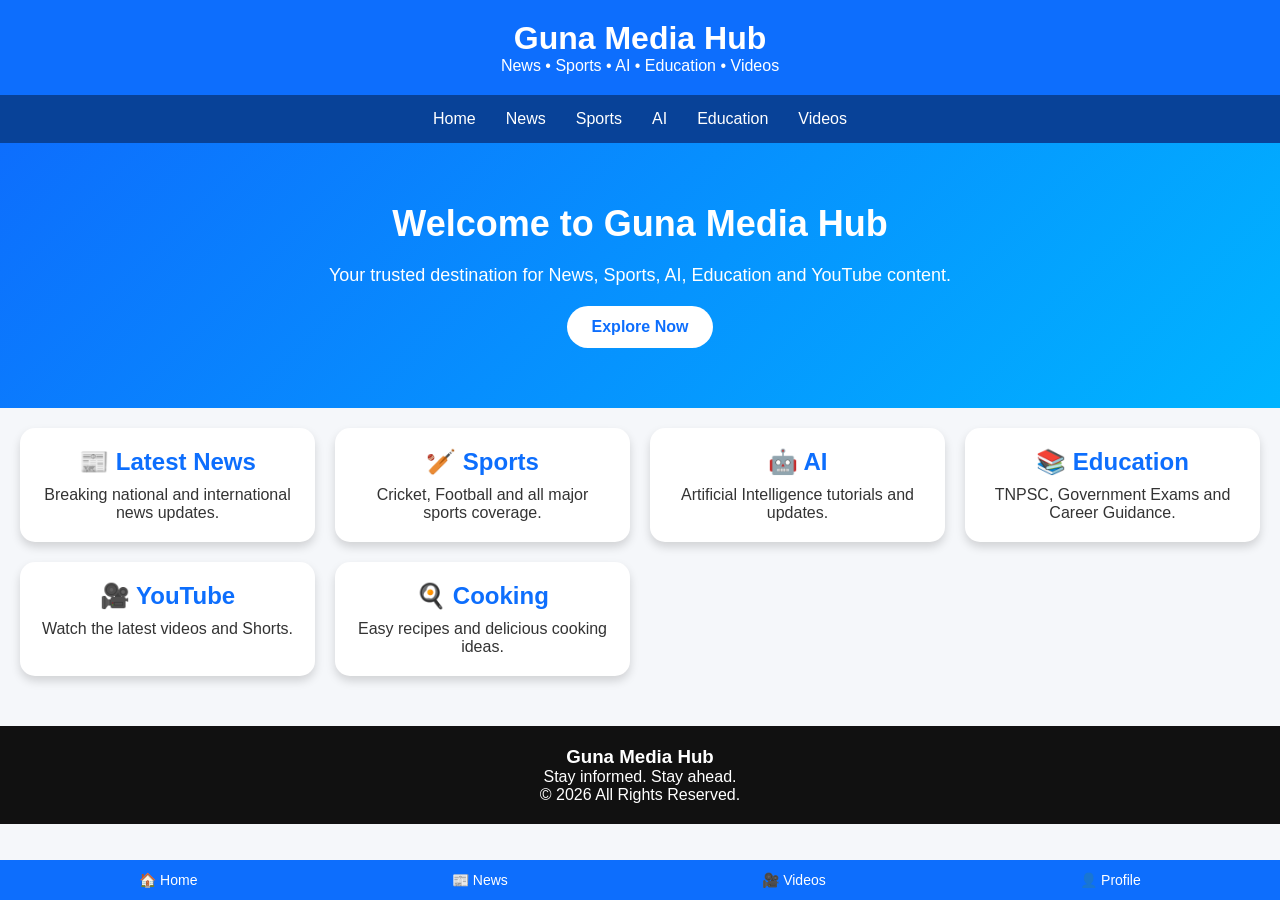
==== index.html @ 3b120010 "Create index.html Guna Media Hub is a modern news, sports, AI, education, and YouTube media platform" ====
<!DOCTYPE html>
<html lang="en">
<head>
<meta charset="UTF-8">
<meta name="viewport" content="width=device-width, initial-scale=1.0">
<title>Guna Media Hub</title>

<style>
*{
margin:0;
padding:0;
box-sizing:border-box;
font-family:Arial, sans-serif;
}

body{
background:#f5f7fa;
color:#333;
}

header{
background:#0d6efd;
color:white;
padding:20px;
text-align:center;
}

nav{
display:flex;
justify-content:center;
flex-wrap:wrap;
background:#084298;
}

nav a{
color:white;
text-decoration:none;
padding:15px;
}

.hero{
padding:60px 20px;
text-align:center;
background:linear-gradient(135deg,#0d6efd,#00b4ff);
color:white;
}

.hero h1{
font-size:36px;
}

.hero p{
margin:20px 0;
font-size:18px;
}

.button{
display:inline-block;
background:white;
color:#0d6efd;
padding:12px 25px;
border-radius:30px;
text-decoration:none;
font-weight:bold;
}

.container{
padding:20px;
display:grid;
grid-template-columns:repeat(auto-fit,minmax(250px,1fr));
gap:20px;
}

.card{
background:white;
padding:20px;
border-radius:15px;
box-shadow:0 5px 10px rgba(0,0,0,.15);
text-align:center;
}

.card h2{
color:#0d6efd;
margin-bottom:10px;
}

footer{
background:#111;
color:white;
text-align:center;
padding:20px;
margin-top:30px;
}

.bottom{
position:fixed;
bottom:0;
left:0;
right:0;
display:flex;
justify-content:space-around;
background:#0d6efd;
padding:12px;
}

.bottom a{
color:white;
text-decoration:none;
font-size:14px;
}
</style>

</head>

<body>

<header>
<h1>Guna Media Hub</h1>
<p>News • Sports • AI • Education • Videos</p>
</header>

<nav>
<a href="#">Home</a>
<a href="#">News</a>
<a href="#">Sports</a>
<a href="#">AI</a>
<a href="#">Education</a>
<a href="#">Videos</a>
</nav>

<section class="hero">
<h1>Welcome to Guna Media Hub</h1>
<p>Your trusted destination for News, Sports, AI, Education and YouTube content.</p>

<a class="button" href="#">Explore Now</a>

</section>

<div class="container">

<div class="card">
<h2>📰 Latest News</h2>
<p>Breaking national and international news updates.</p>
</div>

<div class="card">
<h2>🏏 Sports</h2>
<p>Cricket, Football and all major sports coverage.</p>
</div>

<div class="card">
<h2>🤖 AI</h2>
<p>Artificial Intelligence tutorials and updates.</p>
</div>

<div class="card">
<h2>📚 Education</h2>
<p>TNPSC, Government Exams and Career Guidance.</p>
</div>

<div class="card">
<h2>🎥 YouTube</h2>
<p>Watch the latest videos and Shorts.</p>
</div>

<div class="card">
<h2>🍳 Cooking</h2>
<p>Easy recipes and delicious cooking ideas.</p>
</div>

</div>

<footer>

<h3>Guna Media Hub</h3>

<p>Stay informed. Stay ahead.</p>

<p>© 2026 All Rights Reserved.</p>

</footer>

<div class="bottom">
<a href="#">🏠 Home</a>
<a href="#">📰 News</a>
<a href="#">🎥 Videos</a>
<a href="#">👤 Profile</a>
</div>

</body>
</html>
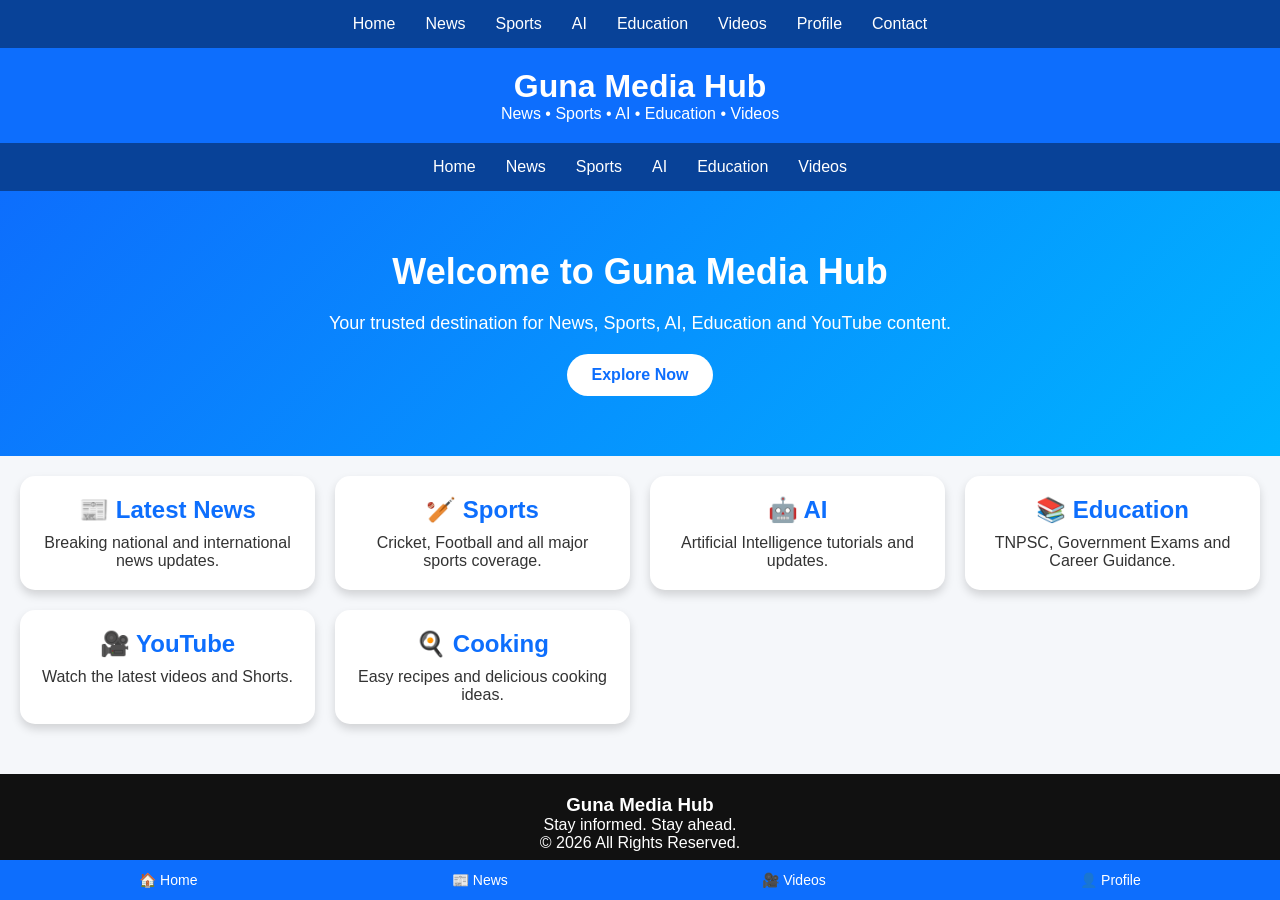
==== commit 3c490ee7: "Update index.html" ====
--- a/index.html
+++ b/index.html
@@ -1,3 +1,13 @@
+<nav class="navbar">
+  <a href="index.html">Home</a>
+  <a href="news.html">News</a>
+  <a href="sports.html">Sports</a>
+  <a href="ai.html">AI</a>
+  <a href="education.html">Education</a>
+  <a href="videos.html">Videos</a>
+  <a href="profile.html">Profile</a>
+  <a href="contact.html">Contact</a>
+</nav>
 <!DOCTYPE html>
 <html lang="en">
 <head>
@@ -189,3 +199,9 @@
 
 </body>
 </html>
+<div class="bottom-nav">
+  <a href="index.html">🏠 Home</a>
+  <a href="news.html">📰 News</a>
+  <a href="videos.html">🎥 Videos</a>
+  <a href="profile.html">👤 Profile</a>
+</div>
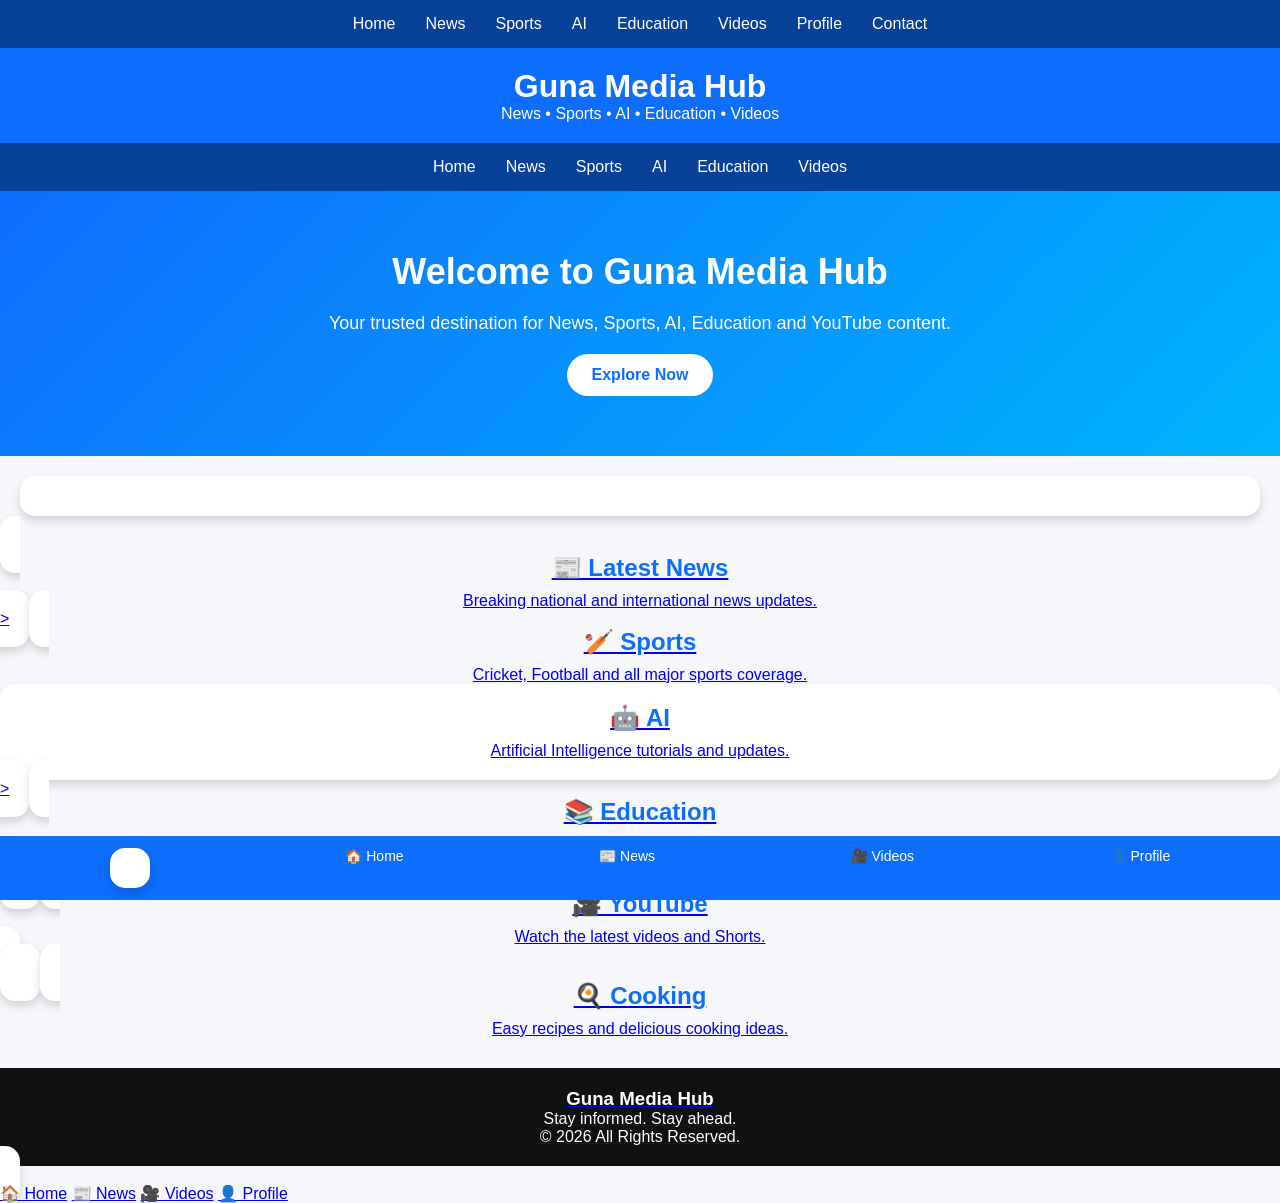
==== commit a488af0b: "Update and rename index.html to index.html" ====
--- a/index.html
+++ b/index.html
@@ -147,33 +147,33 @@
 </section>
 
 <div class="container">
-
-<div class="card">
+<a href="news.html" class="card">
+  </div>
+
 <h2>📰 Latest News</h2>
 <p>Breaking national and international news updates.</p>
 </div>
 
-<div class="card">
+><a href="sports.html" class="card">
 <h2>🏏 Sports</h2>
 <p>Cricket, Football and all major sports coverage.</p>
 </div>
 
-<div class="card">
+<div <a href="ai.html" class="card">
 <h2>🤖 AI</h2>
 <p>Artificial Intelligence tutorials and updates.</p>
 </div>
-
-<div class="card">
+><a href="education.html" class="card">
 <h2>📚 Education</h2>
 <p>TNPSC, Government Exams and Career Guidance.</p>
 </div>
 
-<div class="card">
+<div ><a href="videos.html" class="card">
 <h2>🎥 YouTube</h2>
 <p>Watch the latest videos and Shorts.</p>
 </div>
 
-<div class="card">
+<a href="cooking.html" class="card">
 <h2>🍳 Cooking</h2>
 <p>Easy recipes and delicious cooking ideas.</p>
 </div>
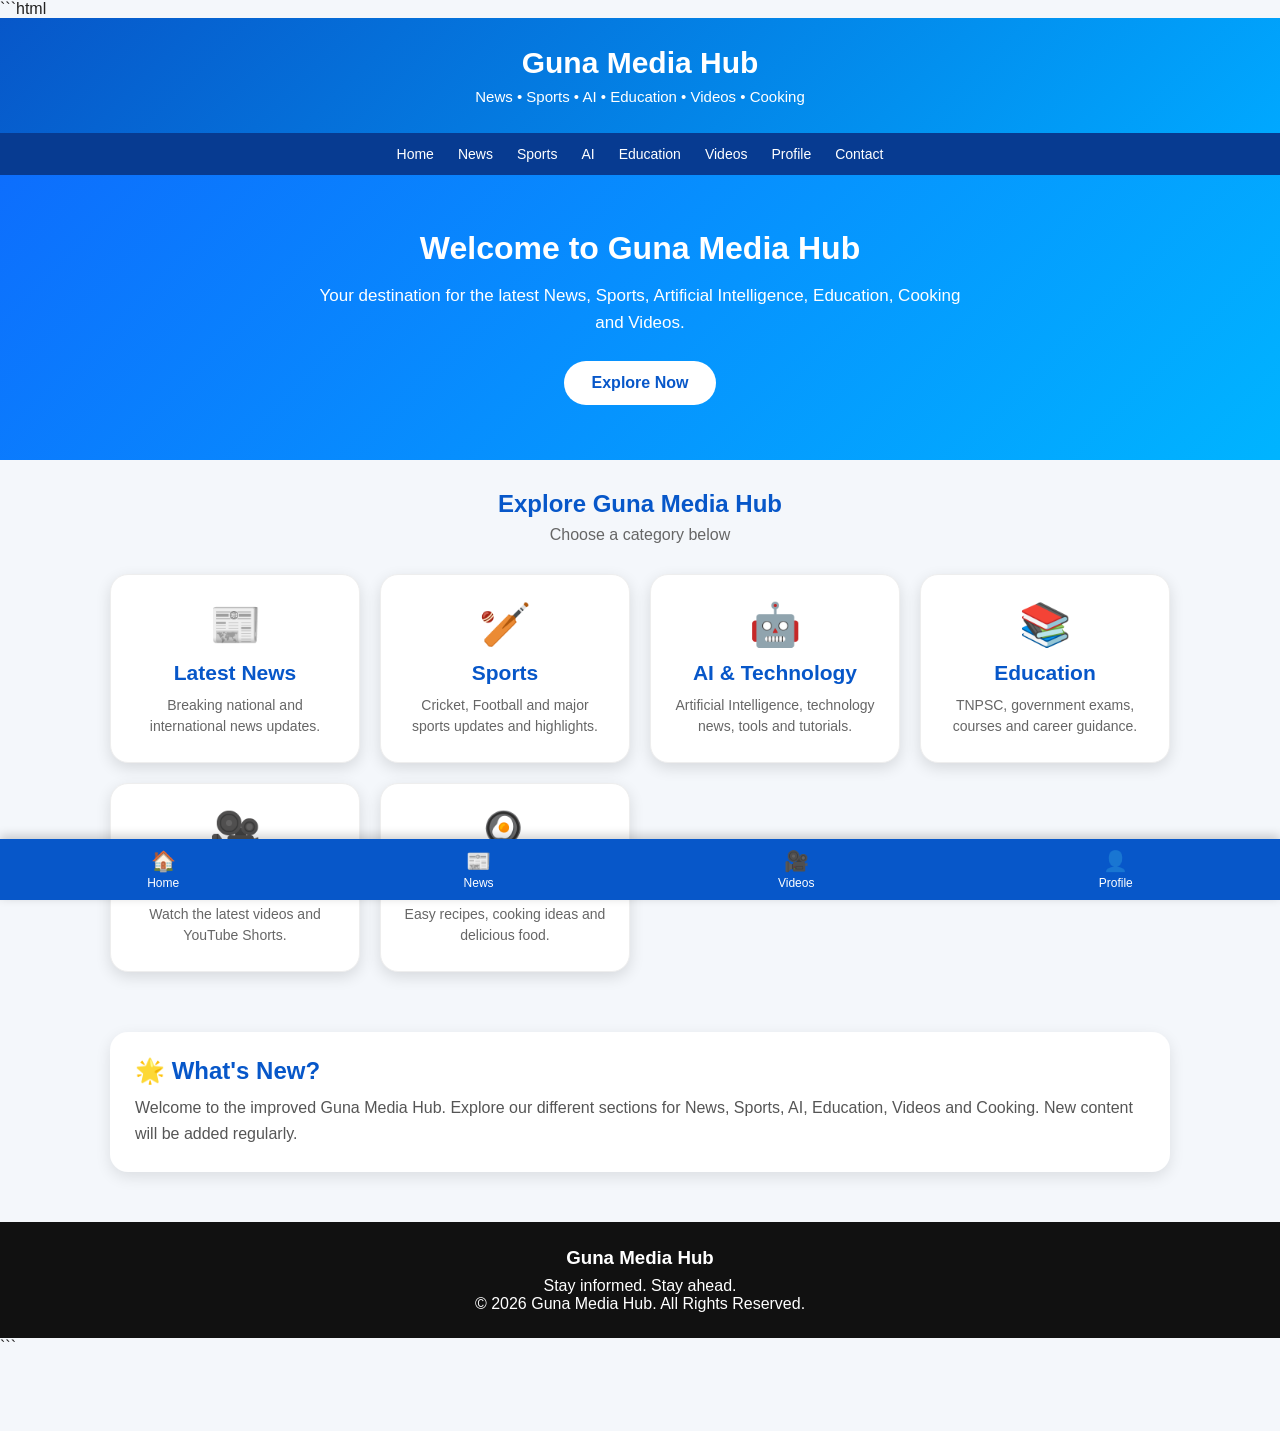
==== commit 48e2863f: "Create index.html" ====
--- a/index.html
+++ b/index.html
@@ -1,207 +1,409 @@
-<nav class="navbar">
-  <a href="index.html">Home</a>
-  <a href="news.html">News</a>
-  <a href="sports.html">Sports</a>
-  <a href="ai.html">AI</a>
-  <a href="education.html">Education</a>
-  <a href="videos.html">Videos</a>
-  <a href="profile.html">Profile</a>
-  <a href="contact.html">Contact</a>
-</nav>
+```html
 <!DOCTYPE html>
 <html lang="en">
 <head>
 <meta charset="UTF-8">
 <meta name="viewport" content="width=device-width, initial-scale=1.0">
-<title>Guna Media Hub</title>
+
+<meta name="description" content="Guna Media Hub - Latest News, Sports, AI, Education, Cooking and YouTube Videos.">
+
+<title>Guna Media Hub | News, Sports, AI & Education</title>
 
 <style>
-*{
-margin:0;
-padding:0;
-box-sizing:border-box;
-font-family:Arial, sans-serif;
-}
-
-body{
-background:#f5f7fa;
-color:#333;
-}
-
-header{
-background:#0d6efd;
-color:white;
-padding:20px;
-text-align:center;
-}
-
-nav{
-display:flex;
-justify-content:center;
-flex-wrap:wrap;
-background:#084298;
-}
-
-nav a{
-color:white;
-text-decoration:none;
-padding:15px;
-}
-
-.hero{
-padding:60px 20px;
-text-align:center;
-background:linear-gradient(135deg,#0d6efd,#00b4ff);
-color:white;
-}
-
-.hero h1{
-font-size:36px;
-}
-
-.hero p{
-margin:20px 0;
-font-size:18px;
-}
-
-.button{
-display:inline-block;
-background:white;
-color:#0d6efd;
-padding:12px 25px;
-border-radius:30px;
-text-decoration:none;
-font-weight:bold;
-}
-
-.container{
-padding:20px;
-display:grid;
-grid-template-columns:repeat(auto-fit,minmax(250px,1fr));
-gap:20px;
-}
-
-.card{
-background:white;
-padding:20px;
-border-radius:15px;
-box-shadow:0 5px 10px rgba(0,0,0,.15);
-text-align:center;
-}
-
-.card h2{
-color:#0d6efd;
-margin-bottom:10px;
-}
-
-footer{
-background:#111;
-color:white;
-text-align:center;
-padding:20px;
-margin-top:30px;
-}
-
-.bottom{
-position:fixed;
-bottom:0;
-left:0;
-right:0;
-display:flex;
-justify-content:space-around;
-background:#0d6efd;
-padding:12px;
-}
-
-.bottom a{
-color:white;
-text-decoration:none;
-font-size:14px;
+* {
+    margin: 0;
+    padding: 0;
+    box-sizing: border-box;
+    font-family: Arial, sans-serif;
+}
+
+html {
+    scroll-behavior: smooth;
+}
+
+body {
+    background: #f4f7fb;
+    color: #222;
+    padding-bottom: 75px;
+}
+
+/* HEADER */
+header {
+    background: linear-gradient(135deg, #0757c9, #00a8ff);
+    color: white;
+    text-align: center;
+    padding: 28px 15px;
+}
+
+header h1 {
+    font-size: 30px;
+    margin-bottom: 8px;
+}
+
+header p {
+    font-size: 15px;
+}
+
+/* NAVIGATION */
+.navbar {
+    display: flex;
+    justify-content: center;
+    flex-wrap: wrap;
+    background: #073b91;
+}
+
+.navbar a {
+    color: white;
+    text-decoration: none;
+    padding: 13px 12px;
+    font-size: 14px;
+}
+
+.navbar a:hover {
+    background: #0d6efd;
+}
+
+/* HERO */
+.hero {
+    padding: 55px 20px;
+    text-align: center;
+    color: white;
+    background: linear-gradient(135deg, #0d6efd, #00b4ff);
+}
+
+.hero h2 {
+    font-size: 32px;
+    margin-bottom: 15px;
+}
+
+.hero p {
+    max-width: 650px;
+    margin: auto;
+    line-height: 1.6;
+    font-size: 17px;
+}
+
+.button {
+    display: inline-block;
+    margin-top: 25px;
+    padding: 13px 28px;
+    background: white;
+    color: #0757c9;
+    border-radius: 30px;
+    text-decoration: none;
+    font-weight: bold;
+}
+
+/* SECTION TITLE */
+.section-title {
+    text-align: center;
+    padding: 30px 15px 10px;
+}
+
+.section-title h2 {
+    color: #0757c9;
+}
+
+.section-title p {
+    margin-top: 8px;
+    color: #666;
+}
+
+/* CARDS */
+.container {
+    max-width: 1100px;
+    margin: auto;
+    padding: 20px;
+    display: grid;
+    grid-template-columns: repeat(auto-fit, minmax(230px, 1fr));
+    gap: 20px;
+}
+
+.card {
+    display: block;
+    background: white;
+    padding: 25px 20px;
+    border-radius: 18px;
+    box-shadow: 0 5px 15px rgba(0,0,0,0.12);
+    text-align: center;
+    text-decoration: none;
+    color: #333;
+    transition: 0.25s;
+    border: 1px solid #eee;
+}
+
+.card:hover {
+    transform: translateY(-5px);
+    box-shadow: 0 10px 22px rgba(0,0,0,0.18);
+}
+
+.card .icon {
+    font-size: 42px;
+    margin-bottom: 12px;
+}
+
+.card h3 {
+    color: #0757c9;
+    margin-bottom: 10px;
+    font-size: 21px;
+}
+
+.card p {
+    line-height: 1.5;
+    color: #666;
+    font-size: 14px;
+}
+
+/* FEATURED */
+.featured {
+    max-width: 1100px;
+    margin: 20px auto;
+    padding: 20px;
+}
+
+.featured-box {
+    background: white;
+    border-radius: 18px;
+    padding: 25px;
+    box-shadow: 0 5px 15px rgba(0,0,0,0.1);
+}
+
+.featured-box h2 {
+    color: #0757c9;
+    margin-bottom: 10px;
+}
+
+.featured-box p {
+    line-height: 1.6;
+    color: #555;
+}
+
+/* FOOTER */
+footer {
+    background: #111;
+    color: white;
+    text-align: center;
+    padding: 25px 15px;
+    margin-top: 30px;
+}
+
+footer h3 {
+    margin-bottom: 8px;
+}
+
+/* BOTTOM MOBILE NAV */
+.bottom-nav {
+    position: fixed;
+    bottom: 0;
+    left: 0;
+    right: 0;
+    display: flex;
+    justify-content: space-around;
+    background: #0757c9;
+    padding: 10px 5px;
+    z-index: 1000;
+    box-shadow: 0 -3px 10px rgba(0,0,0,0.2);
+}
+
+.bottom-nav a {
+    color: white;
+    text-decoration: none;
+    text-align: center;
+    font-size: 12px;
+}
+
+.bottom-nav span {
+    display: block;
+    font-size: 20px;
+    margin-bottom: 3px;
+}
+
+/* MOBILE */
+@media (max-width: 600px) {
+
+    header h1 {
+        font-size: 25px;
+    }
+
+    .hero {
+        padding: 40px 18px;
+    }
+
+    .hero h2 {
+        font-size: 26px;
+    }
+
+    .hero p {
+        font-size: 15px;
+    }
+
+    .navbar {
+        display: none;
+    }
+
+    .container {
+        grid-template-columns: 1fr;
+        padding: 15px;
+    }
+
+    .card {
+        padding: 22px 15px;
+    }
 }
 </style>
-
 </head>
 
 <body>
 
+<!-- HEADER -->
 <header>
-<h1>Guna Media Hub</h1>
-<p>News • Sports • AI • Education • Videos</p>
+    <h1>Guna Media Hub</h1>
+    <p>News • Sports • AI • Education • Videos • Cooking</p>
 </header>
 
-<nav>
-<a href="#">Home</a>
-<a href="#">News</a>
-<a href="#">Sports</a>
-<a href="#">AI</a>
-<a href="#">Education</a>
-<a href="#">Videos</a>
+<!-- DESKTOP NAVIGATION -->
+<nav class="navbar">
+    <a href="index.html">Home</a>
+    <a href="news.html">News</a>
+    <a href="sports.html">Sports</a>
+    <a href="ai.html">AI</a>
+    <a href="education.html">Education</a>
+    <a href="videos.html">Videos</a>
+    <a href="profile.html">Profile</a>
+    <a href="contact.html">Contact</a>
 </nav>
 
+<!-- HERO -->
 <section class="hero">
-<h1>Welcome to Guna Media Hub</h1>
-<p>Your trusted destination for News, Sports, AI, Education and YouTube content.</p>
-
-<a class="button" href="#">Explore Now</a>
-
+    <h2>Welcome to Guna Media Hub</h2>
+
+    <p>
+        Your destination for the latest News, Sports,
+        Artificial Intelligence, Education, Cooking and Videos.
+    </p>
+
+    <a class="button" href="#explore">Explore Now</a>
 </section>
 
+<!-- CONTENT TITLE -->
+<section class="section-title" id="explore">
+    <h2>Explore Guna Media Hub</h2>
+    <p>Choose a category below</p>
+</section>
+
+<!-- MAIN CARDS -->
 <div class="container">
-<a href="news.html" class="card">
-  </div>
-
-<h2>📰 Latest News</h2>
-<p>Breaking national and international news updates.</p>
+
+    <a href="news.html" class="card">
+        <div class="icon">📰</div>
+        <h3>Latest News</h3>
+        <p>
+            Breaking national and international
+            news updates.
+        </p>
+    </a>
+
+    <a href="sports.html" class="card">
+        <div class="icon">🏏</div>
+        <h3>Sports</h3>
+        <p>
+            Cricket, Football and major sports
+            updates and highlights.
+        </p>
+    </a>
+
+    <a href="ai.html" class="card">
+        <div class="icon">🤖</div>
+        <h3>AI & Technology</h3>
+        <p>
+            Artificial Intelligence, technology
+            news, tools and tutorials.
+        </p>
+    </a>
+
+    <a href="education.html" class="card">
+        <div class="icon">📚</div>
+        <h3>Education</h3>
+        <p>
+            TNPSC, government exams, courses
+            and career guidance.
+        </p>
+    </a>
+
+    <a href="videos.html" class="card">
+        <div class="icon">🎥</div>
+        <h3>YouTube Videos</h3>
+        <p>
+            Watch the latest videos and
+            YouTube Shorts.
+        </p>
+    </a>
+
+    <a href="cooking.html" class="card">
+        <div class="icon">🍳</div>
+        <h3>Cooking</h3>
+        <p>
+            Easy recipes, cooking ideas
+            and delicious food.
+        </p>
+    </a>
+
 </div>
 
-><a href="sports.html" class="card">
-<h2>🏏 Sports</h2>
-<p>Cricket, Football and all major sports coverage.</p>
-</div>
-
-<div <a href="ai.html" class="card">
-<h2>🤖 AI</h2>
-<p>Artificial Intelligence tutorials and updates.</p>
-</div>
-><a href="education.html" class="card">
-<h2>📚 Education</h2>
-<p>TNPSC, Government Exams and Career Guidance.</p>
-</div>
-
-<div ><a href="videos.html" class="card">
-<h2>🎥 YouTube</h2>
-<p>Watch the latest videos and Shorts.</p>
-</div>
-
-<a href="cooking.html" class="card">
-<h2>🍳 Cooking</h2>
-<p>Easy recipes and delicious cooking ideas.</p>
-</div>
-
-</div>
-
+<!-- FEATURED AREA -->
+<section class="featured">
+
+    <div class="featured-box">
+
+        <h2>🌟 What's New?</h2>
+
+        <p>
+            Welcome to the improved Guna Media Hub.
+            Explore our different sections for News,
+            Sports, AI, Education, Videos and Cooking.
+            New content will be added regularly.
+        </p>
+
+    </div>
+
+</section>
+
+<!-- FOOTER -->
 <footer>
 
-<h3>Guna Media Hub</h3>
-
-<p>Stay informed. Stay ahead.</p>
-
-<p>© 2026 All Rights Reserved.</p>
+    <h3>Guna Media Hub</h3>
+
+    <p>Stay informed. Stay ahead.</p>
+
+    <p>© 2026 Guna Media Hub. All Rights Reserved.</p>
 
 </footer>
 
-<div class="bottom">
-<a href="#">🏠 Home</a>
-<a href="#">📰 News</a>
-<a href="#">🎥 Videos</a>
-<a href="#">👤 Profile</a>
+<!-- MOBILE BOTTOM NAVIGATION -->
+<div class="bottom-nav">
+
+    <a href="index.html">
+        <span>🏠</span>
+        Home
+    </a>
+
+    <a href="news.html">
+        <span>📰</span>
+        News
+    </a>
+
+    <a href="videos.html">
+        <span>🎥</span>
+        Videos
+    </a>
+
+    <a href="profile.html">
+        <span>👤</span>
+        Profile
+    </a>
+
 </div>
 
 </body>
 </html>
-<div class="bottom-nav">
-  <a href="index.html">🏠 Home</a>
-  <a href="news.html">📰 News</a>
-  <a href="videos.html">🎥 Videos</a>
-  <a href="profile.html">👤 Profile</a>
-</div>
+```
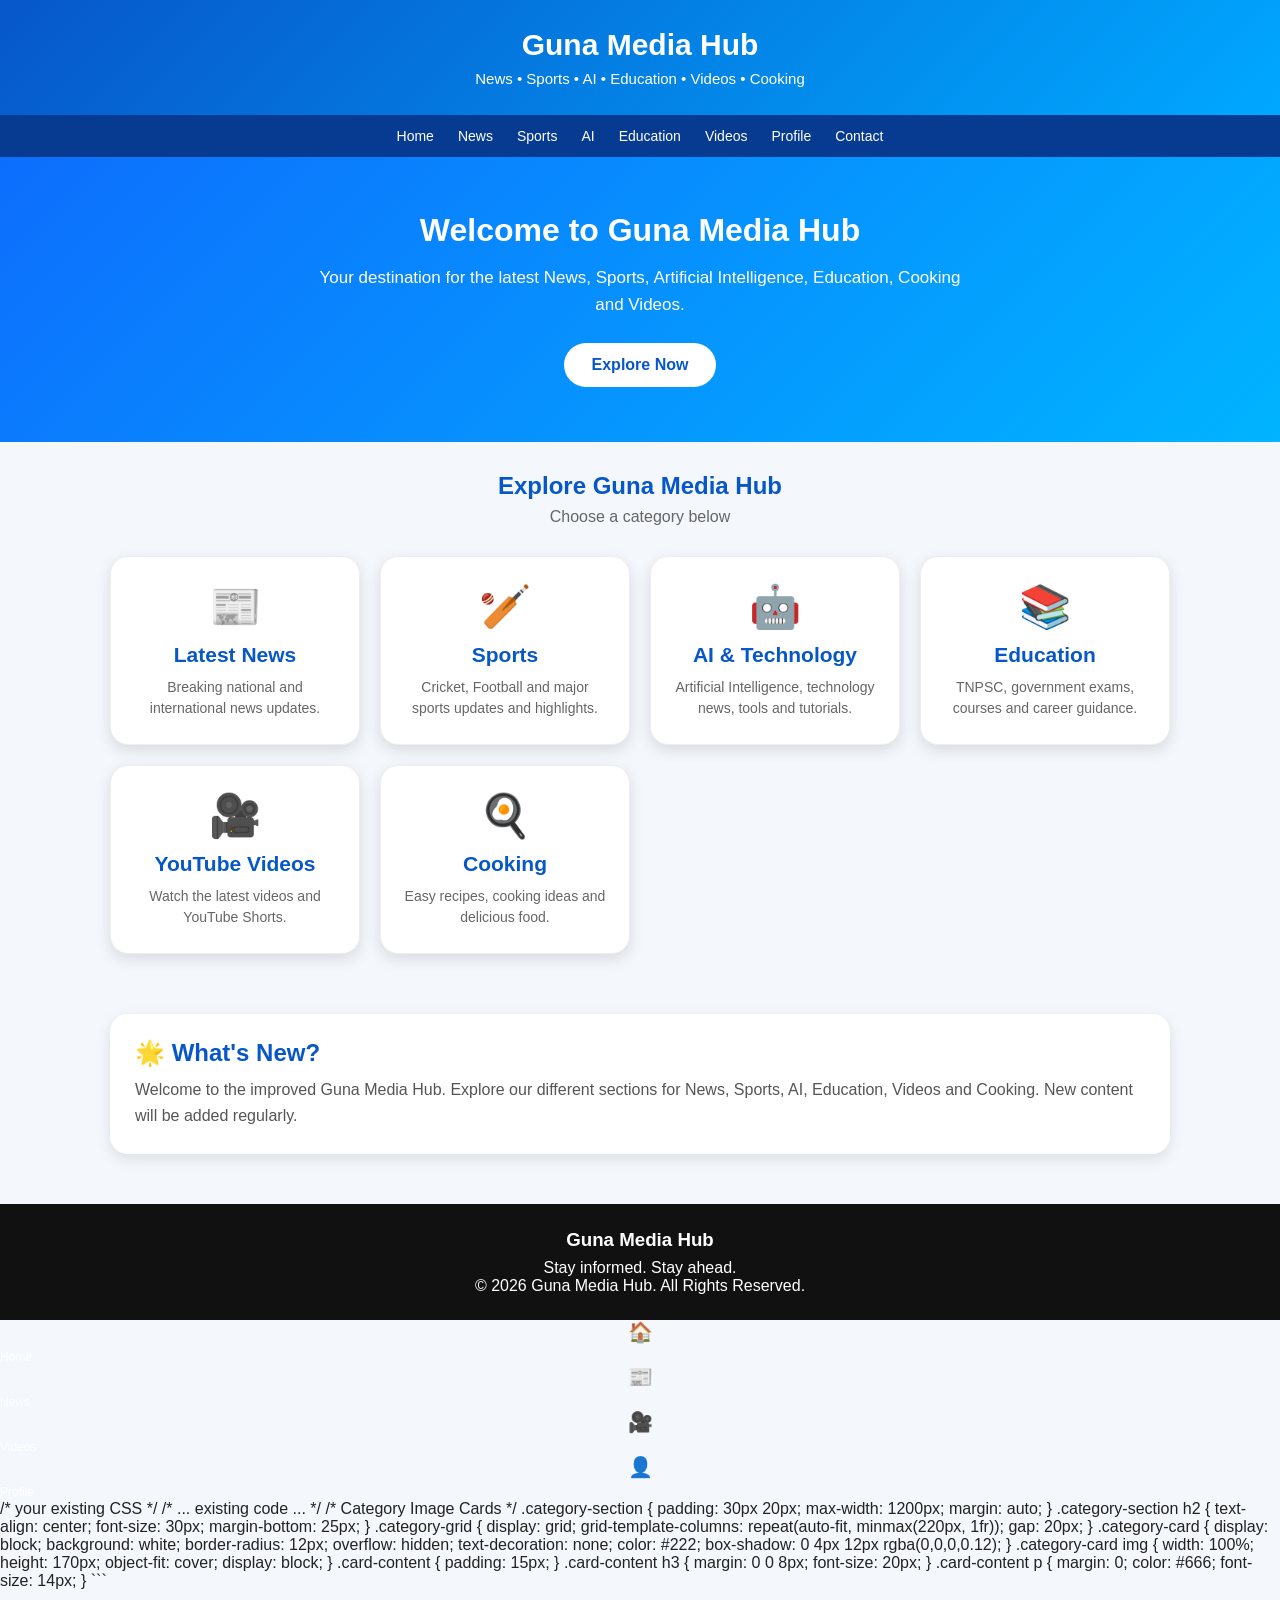
==== commit 86b3911c: "Update index.html" ====
--- a/index.html
+++ b/index.html
@@ -1,4 +1,4 @@
-```html
+
 <!DOCTYPE html>
 <html lang="en">
 <head>
@@ -190,7 +190,53 @@
 footer h3 {
     margin-bottom: 8px;
 }
-
+<section class="category-section">
+    <h2>Latest Categories</h2>
+
+    <div class="category-grid">
+
+        <a href="news.html" class="category-card">
+            <img src="https://images.unsplash.com/photo-1504711434969-e33886168f5c?auto=format&fit=crop&w=800&q=80" alt="News">
+            <div class="card-content">
+                <h3>📰 News</h3>
+                <p>Latest news and trending updates</p>
+            </div>
+        </a>
+
+        <a href="sports.html" class="category-card">
+            <img src="https://images.unsplash.com/photo-1531415074968-036ba1b575da?auto=format&fit=crop&w=800&q=80" alt="Cricket Sports">
+            <div class="card-content">
+                <h3>🏏 Cricket & Sports</h3>
+                <p>Live scores, matches and sports news</p>
+            </div>
+        </a>
+
+        <a href="ai.html" class="category-card">
+            <img src="https://images.unsplash.com/photo-1677442136019-21780ecad995?auto=format&fit=crop&w=800&q=80" alt="Artificial Intelligence">
+            <div class="card-content">
+                <h3>🤖 AI & Technology</h3>
+                <p>Artificial intelligence and technology</p>
+            </div>
+        </a>
+
+        <a href="education.html" class="category-card">
+            <img src="https://images.unsplash.com/photo-1503676260728-1c00da094a0b?auto=format&fit=crop&w=800&q=80" alt="Education">
+            <div class="card-content">
+                <h3>🎓 Education</h3>
+                <p>Learning, courses and educational updates</p>
+            </div>
+        </a>
+
+        <a href="cooking.html" class="category-card">
+            <img src="https://images.unsplash.com/photo-1556910103-1c02745aae4d?auto=format&fit=crop&w=800&q=80" alt="Cooking">
+            <div class="card-content">
+                <h3>🍳 Cooking & Recipes</h3>
+                <p>Delicious recipes and cooking ideas</p>
+            </div>
+        </a>
+
+    </div>
+</section>
 /* BOTTOM MOBILE NAV */
 .bottom-nav {
     position: fixed;
@@ -406,4 +452,60 @@
 
 </body>
 </html>
+/* your existing CSS */
+
+/* ... existing code ... */
+
+
+/* Category Image Cards */
+
+.category-section {
+    padding: 30px 20px;
+    max-width: 1200px;
+    margin: auto;
+}
+
+.category-section h2 {
+    text-align: center;
+    font-size: 30px;
+    margin-bottom: 25px;
+}
+
+.category-grid {
+    display: grid;
+    grid-template-columns: repeat(auto-fit, minmax(220px, 1fr));
+    gap: 20px;
+}
+
+.category-card {
+    display: block;
+    background: white;
+    border-radius: 12px;
+    overflow: hidden;
+    text-decoration: none;
+    color: #222;
+    box-shadow: 0 4px 12px rgba(0,0,0,0.12);
+}
+
+.category-card img {
+    width: 100%;
+    height: 170px;
+    object-fit: cover;
+    display: block;
+}
+
+.card-content {
+    padding: 15px;
+}
+
+.card-content h3 {
+    margin: 0 0 8px;
+    font-size: 20px;
+}
+
+.card-content p {
+    margin: 0;
+    color: #666;
+    font-size: 14px;
+}
 ```
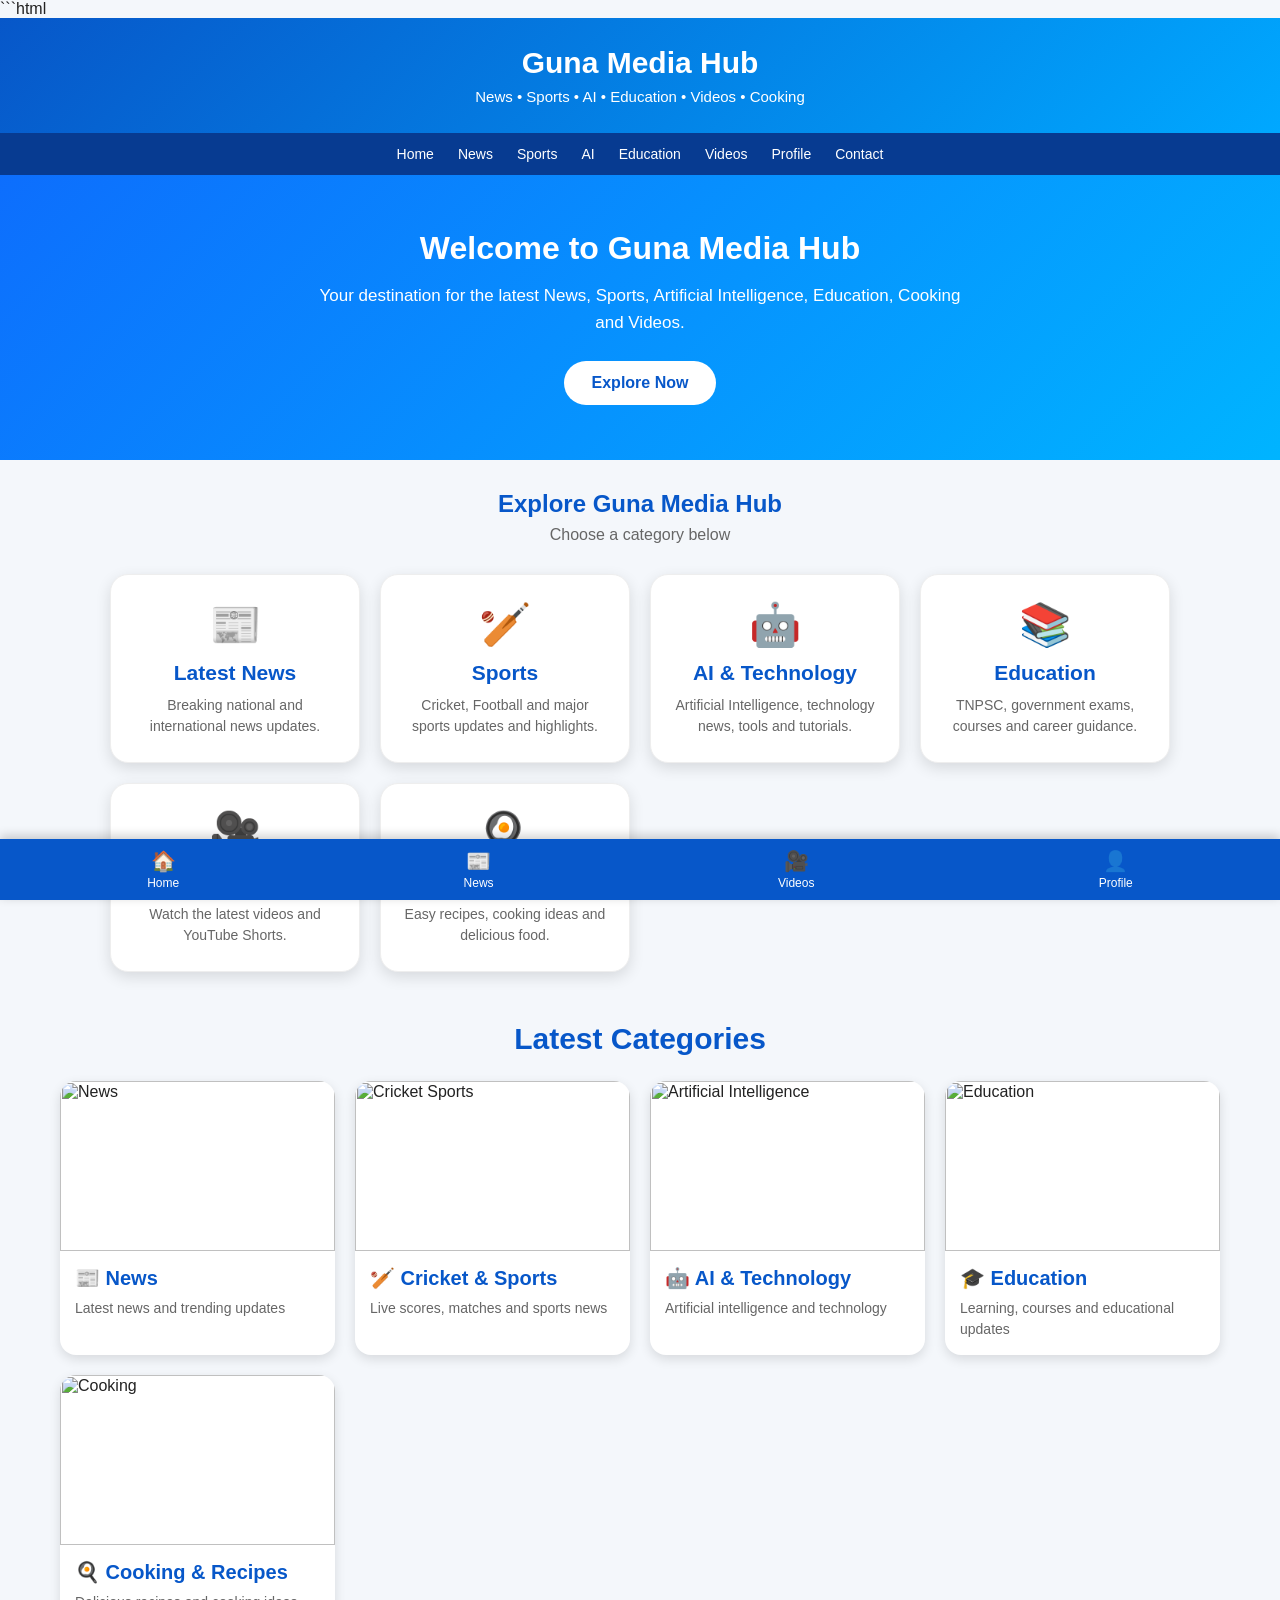
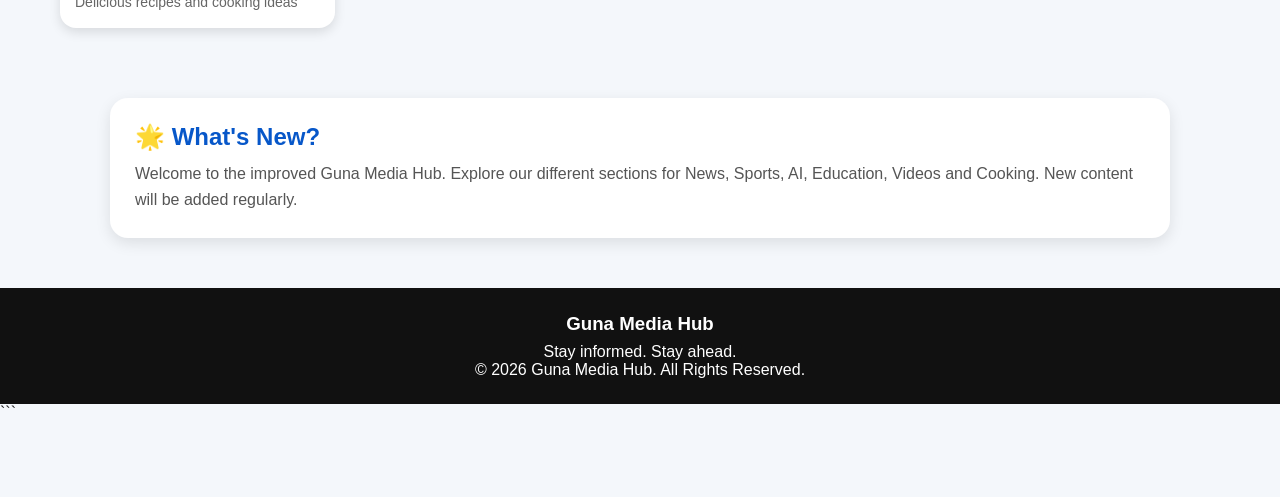
==== commit b7a5d20f: "Create index.html" ====
--- a/index.html
+++ b/index.html
@@ -1,6 +1,7 @@
-
+```html
 <!DOCTYPE html>
 <html lang="en">
+
 <head>
 <meta charset="UTF-8">
 <meta name="viewport" content="width=device-width, initial-scale=1.0">
@@ -10,6 +11,11 @@
 <title>Guna Media Hub | News, Sports, AI & Education</title>
 
 <style>
+
+/* ==============================
+   GENERAL
+================================ */
+
 * {
     margin: 0;
     padding: 0;
@@ -27,7 +33,11 @@
     padding-bottom: 75px;
 }
 
-/* HEADER */
+
+/* ==============================
+   HEADER
+================================ */
+
 header {
     background: linear-gradient(135deg, #0757c9, #00a8ff);
     color: white;
@@ -44,7 +54,11 @@
     font-size: 15px;
 }
 
-/* NAVIGATION */
+
+/* ==============================
+   DESKTOP NAVIGATION
+================================ */
+
 .navbar {
     display: flex;
     justify-content: center;
@@ -63,7 +77,11 @@
     background: #0d6efd;
 }
 
-/* HERO */
+
+/* ==============================
+   HERO
+================================ */
+
 .hero {
     padding: 55px 20px;
     text-align: center;
@@ -94,7 +112,11 @@
     font-weight: bold;
 }
 
-/* SECTION TITLE */
+
+/* ==============================
+   SECTION TITLE
+================================ */
+
 .section-title {
     text-align: center;
     padding: 30px 15px 10px;
@@ -109,13 +131,19 @@
     color: #666;
 }
 
-/* CARDS */
+
+/* ==============================
+   MAIN CARDS
+================================ */
+
 .container {
     max-width: 1100px;
     margin: auto;
     padding: 20px;
+
     display: grid;
     grid-template-columns: repeat(auto-fit, minmax(230px, 1fr));
+
     gap: 20px;
 }
 
@@ -124,10 +152,13 @@
     background: white;
     padding: 25px 20px;
     border-radius: 18px;
+
     box-shadow: 0 5px 15px rgba(0,0,0,0.12);
+
     text-align: center;
     text-decoration: none;
     color: #333;
+
     transition: 0.25s;
     border: 1px solid #eee;
 }
@@ -154,7 +185,97 @@
     font-size: 14px;
 }
 
-/* FEATURED */
+
+/* ==============================
+   STEP 2 - CATEGORY IMAGE CARDS
+================================ */
+
+.category-section {
+    padding: 30px 20px;
+    max-width: 1200px;
+    margin: auto;
+}
+
+.category-section h2 {
+    text-align: center;
+    color: #0757c9;
+    font-size: 30px;
+    margin-bottom: 25px;
+}
+
+.category-grid {
+    display: grid;
+
+    grid-template-columns:
+        repeat(auto-fit, minmax(220px, 1fr));
+
+    gap: 20px;
+}
+
+.category-card {
+    display: block;
+
+    background: white;
+
+    border-radius: 16px;
+
+    overflow: hidden;
+
+    text-decoration: none;
+
+    color: #222;
+
+    box-shadow:
+        0 4px 12px rgba(0,0,0,0.12);
+
+    transition:
+        transform 0.3s ease,
+        box-shadow 0.3s ease;
+}
+
+.category-card:hover {
+    transform: translateY(-6px);
+
+    box-shadow:
+        0 8px 20px rgba(0,0,0,0.18);
+}
+
+.category-card img {
+    width: 100%;
+    height: 170px;
+
+    object-fit: cover;
+
+    display: block;
+}
+
+.card-content {
+    padding: 15px;
+}
+
+.card-content h3 {
+    margin: 0 0 8px;
+
+    font-size: 20px;
+
+    color: #0757c9;
+}
+
+.card-content p {
+    margin: 0;
+
+    color: #666;
+
+    font-size: 14px;
+
+    line-height: 1.5;
+}
+
+
+/* ==============================
+   FEATURED
+================================ */
+
 .featured {
     max-width: 1100px;
     margin: 20px auto;
@@ -165,7 +286,9 @@
     background: white;
     border-radius: 18px;
     padding: 25px;
-    box-shadow: 0 5px 15px rgba(0,0,0,0.1);
+
+    box-shadow:
+        0 5px 15px rgba(0,0,0,0.1);
 }
 
 .featured-box h2 {
@@ -178,93 +301,75 @@
     color: #555;
 }
 
-/* FOOTER */
+
+/* ==============================
+   FOOTER
+================================ */
+
 footer {
     background: #111;
     color: white;
+
     text-align: center;
+
     padding: 25px 15px;
+
     margin-top: 30px;
 }
 
 footer h3 {
     margin-bottom: 8px;
 }
-<section class="category-section">
-    <h2>Latest Categories</h2>
-
-    <div class="category-grid">
-
-        <a href="news.html" class="category-card">
-            <img src="https://images.unsplash.com/photo-1504711434969-e33886168f5c?auto=format&fit=crop&w=800&q=80" alt="News">
-            <div class="card-content">
-                <h3>📰 News</h3>
-                <p>Latest news and trending updates</p>
-            </div>
-        </a>
-
-        <a href="sports.html" class="category-card">
-            <img src="https://images.unsplash.com/photo-1531415074968-036ba1b575da?auto=format&fit=crop&w=800&q=80" alt="Cricket Sports">
-            <div class="card-content">
-                <h3>🏏 Cricket & Sports</h3>
-                <p>Live scores, matches and sports news</p>
-            </div>
-        </a>
-
-        <a href="ai.html" class="category-card">
-            <img src="https://images.unsplash.com/photo-1677442136019-21780ecad995?auto=format&fit=crop&w=800&q=80" alt="Artificial Intelligence">
-            <div class="card-content">
-                <h3>🤖 AI & Technology</h3>
-                <p>Artificial intelligence and technology</p>
-            </div>
-        </a>
-
-        <a href="education.html" class="category-card">
-            <img src="https://images.unsplash.com/photo-1503676260728-1c00da094a0b?auto=format&fit=crop&w=800&q=80" alt="Education">
-            <div class="card-content">
-                <h3>🎓 Education</h3>
-                <p>Learning, courses and educational updates</p>
-            </div>
-        </a>
-
-        <a href="cooking.html" class="category-card">
-            <img src="https://images.unsplash.com/photo-1556910103-1c02745aae4d?auto=format&fit=crop&w=800&q=80" alt="Cooking">
-            <div class="card-content">
-                <h3>🍳 Cooking & Recipes</h3>
-                <p>Delicious recipes and cooking ideas</p>
-            </div>
-        </a>
-
-    </div>
-</section>
-/* BOTTOM MOBILE NAV */
+
+
+/* ==============================
+   MOBILE BOTTOM NAVIGATION
+================================ */
+
 .bottom-nav {
     position: fixed;
+
     bottom: 0;
     left: 0;
     right: 0;
+
     display: flex;
+
     justify-content: space-around;
+
     background: #0757c9;
+
     padding: 10px 5px;
+
     z-index: 1000;
-    box-shadow: 0 -3px 10px rgba(0,0,0,0.2);
+
+    box-shadow:
+        0 -3px 10px rgba(0,0,0,0.2);
 }
 
 .bottom-nav a {
     color: white;
+
     text-decoration: none;
+
     text-align: center;
+
     font-size: 12px;
 }
 
 .bottom-nav span {
     display: block;
+
     font-size: 20px;
+
     margin-bottom: 3px;
 }
 
-/* MOBILE */
+
+/* ==============================
+   MOBILE
+================================ */
+
 @media (max-width: 600px) {
 
     header h1 {
@@ -283,6 +388,7 @@
         font-size: 15px;
     }
 
+    /* Hide desktop navigation on mobile */
     .navbar {
         display: none;
     }
@@ -295,113 +401,387 @@
     .card {
         padding: 22px 15px;
     }
-}
+
+    /* Step 2 cards */
+    .category-section {
+        padding: 25px 15px;
+    }
+
+    .category-section h2 {
+        font-size: 26px;
+    }
+
+    .category-grid {
+        grid-template-columns: 1fr 1fr;
+        gap: 12px;
+    }
+
+    .category-card img {
+        height: 120px;
+    }
+
+    .card-content {
+        padding: 10px;
+    }
+
+    .card-content h3 {
+        font-size: 16px;
+    }
+
+    .card-content p {
+        font-size: 12px;
+    }
+}
+
 </style>
 </head>
 
+
 <body>
 
-<!-- HEADER -->
+
+<!-- ==============================
+     HEADER
+================================ -->
+
 <header>
+
     <h1>Guna Media Hub</h1>
-    <p>News • Sports • AI • Education • Videos • Cooking</p>
+
+    <p>
+        News • Sports • AI • Education • Videos • Cooking
+    </p>
+
 </header>
 
-<!-- DESKTOP NAVIGATION -->
+
+<!-- ==============================
+     DESKTOP NAVIGATION
+================================ -->
+
 <nav class="navbar">
+
     <a href="index.html">Home</a>
+
     <a href="news.html">News</a>
+
     <a href="sports.html">Sports</a>
+
     <a href="ai.html">AI</a>
+
     <a href="education.html">Education</a>
+
     <a href="videos.html">Videos</a>
+
     <a href="profile.html">Profile</a>
+
     <a href="contact.html">Contact</a>
+
 </nav>
 
-<!-- HERO -->
+
+<!-- ==============================
+     HERO
+================================ -->
+
 <section class="hero">
-    <h2>Welcome to Guna Media Hub</h2>
+
+    <h2>
+        Welcome to Guna Media Hub
+    </h2>
 
     <p>
-        Your destination for the latest News, Sports,
-        Artificial Intelligence, Education, Cooking and Videos.
+        Your destination for the latest News,
+        Sports, Artificial Intelligence,
+        Education, Cooking and Videos.
     </p>
 
-    <a class="button" href="#explore">Explore Now</a>
+    <a class="button" href="#explore">
+        Explore Now
+    </a>
+
 </section>
 
-<!-- CONTENT TITLE -->
+
+<!-- ==============================
+     MAIN CONTENT TITLE
+================================ -->
+
 <section class="section-title" id="explore">
-    <h2>Explore Guna Media Hub</h2>
-    <p>Choose a category below</p>
+
+    <h2>
+        Explore Guna Media Hub
+    </h2>
+
+    <p>
+        Choose a category below
+    </p>
+
 </section>
 
-<!-- MAIN CARDS -->
+
+<!-- ==============================
+     MAIN CATEGORY CARDS
+================================ -->
+
 <div class="container">
 
+
     <a href="news.html" class="card">
-        <div class="icon">📰</div>
-        <h3>Latest News</h3>
+
+        <div class="icon">
+            📰
+        </div>
+
+        <h3>
+            Latest News
+        </h3>
+
         <p>
             Breaking national and international
             news updates.
         </p>
-    </a>
+
+    </a>
+
 
     <a href="sports.html" class="card">
-        <div class="icon">🏏</div>
-        <h3>Sports</h3>
+
+        <div class="icon">
+            🏏
+        </div>
+
+        <h3>
+            Sports
+        </h3>
+
         <p>
             Cricket, Football and major sports
             updates and highlights.
         </p>
-    </a>
+
+    </a>
+
 
     <a href="ai.html" class="card">
-        <div class="icon">🤖</div>
-        <h3>AI & Technology</h3>
+
+        <div class="icon">
+            🤖
+        </div>
+
+        <h3>
+            AI & Technology
+        </h3>
+
         <p>
             Artificial Intelligence, technology
             news, tools and tutorials.
         </p>
-    </a>
+
+    </a>
+
 
     <a href="education.html" class="card">
-        <div class="icon">📚</div>
-        <h3>Education</h3>
+
+        <div class="icon">
+            📚
+        </div>
+
+        <h3>
+            Education
+        </h3>
+
         <p>
             TNPSC, government exams, courses
             and career guidance.
         </p>
-    </a>
+
+    </a>
+
 
     <a href="videos.html" class="card">
-        <div class="icon">🎥</div>
-        <h3>YouTube Videos</h3>
+
+        <div class="icon">
+            🎥
+        </div>
+
+        <h3>
+            YouTube Videos
+        </h3>
+
         <p>
             Watch the latest videos and
             YouTube Shorts.
         </p>
-    </a>
+
+    </a>
+
 
     <a href="cooking.html" class="card">
-        <div class="icon">🍳</div>
-        <h3>Cooking</h3>
+
+        <div class="icon">
+            🍳
+        </div>
+
+        <h3>
+            Cooking
+        </h3>
+
         <p>
             Easy recipes, cooking ideas
             and delicious food.
         </p>
+
     </a>
 
 </div>
 
-<!-- FEATURED AREA -->
+
+<!-- ==============================
+     STEP 2 - REAL IMAGE CATEGORIES
+================================ -->
+
+<section class="category-section">
+
+    <h2>
+        Latest Categories
+    </h2>
+
+
+    <div class="category-grid">
+
+
+        <!-- NEWS -->
+
+        <a href="news.html" class="category-card">
+
+            <img
+                src="https://images.unsplash.com/photo-1504711434969-e33886168f5c?auto=format&fit=crop&w=800&q=80"
+                alt="News">
+
+            <div class="card-content">
+
+                <h3>
+                    📰 News
+                </h3>
+
+                <p>
+                    Latest news and trending updates
+                </p>
+
+            </div>
+
+        </a>
+
+
+        <!-- SPORTS -->
+
+        <a href="sports.html" class="category-card">
+
+            <img
+                src="https://images.unsplash.com/photo-1531415074968-036ba1b575da?auto=format&fit=crop&w=800&q=80"
+                alt="Cricket Sports">
+
+            <div class="card-content">
+
+                <h3>
+                    🏏 Cricket & Sports
+                </h3>
+
+                <p>
+                    Live scores, matches and sports news
+                </p>
+
+            </div>
+
+        </a>
+
+
+        <!-- AI -->
+
+        <a href="ai.html" class="category-card">
+
+            <img
+                src="https://images.unsplash.com/photo-1677442136019-21780ecad995?auto=format&fit=crop&w=800&q=80"
+                alt="Artificial Intelligence">
+
+            <div class="card-content">
+
+                <h3>
+                    🤖 AI & Technology
+                </h3>
+
+                <p>
+                    Artificial intelligence and technology
+                </p>
+
+            </div>
+
+        </a>
+
+
+        <!-- EDUCATION -->
+
+        <a href="education.html" class="category-card">
+
+            <img
+                src="https://images.unsplash.com/photo-1503676260728-1c00da094a0b?auto=format&fit=crop&w=800&q=80"
+                alt="Education">
+
+            <div class="card-content">
+
+                <h3>
+                    🎓 Education
+                </h3>
+
+                <p>
+                    Learning, courses and educational updates
+                </p>
+
+            </div>
+
+        </a>
+
+
+        <!-- COOKING -->
+
+        <a href="cooking.html" class="category-card">
+
+            <img
+                src="https://images.unsplash.com/photo-1556910103-1c02745aae4d?auto=format&fit=crop&w=800&q=80"
+                alt="Cooking">
+
+            <div class="card-content">
+
+                <h3>
+                    🍳 Cooking & Recipes
+                </h3>
+
+                <p>
+                    Delicious recipes and cooking ideas
+                </p>
+
+            </div>
+
+        </a>
+
+
+    </div>
+
+</section>
+
+
+<!-- ==============================
+     FEATURED AREA
+================================ -->
+
 <section class="featured">
 
     <div class="featured-box">
 
-        <h2>🌟 What's New?</h2>
+        <h2>
+            🌟 What's New?
+        </h2>
 
         <p>
             Welcome to the improved Guna Media Hub.
@@ -414,98 +794,73 @@
 
 </section>
 
-<!-- FOOTER -->
+
+<!-- ==============================
+     FOOTER
+================================ -->
+
 <footer>
 
-    <h3>Guna Media Hub</h3>
-
-    <p>Stay informed. Stay ahead.</p>
-
-    <p>© 2026 Guna Media Hub. All Rights Reserved.</p>
+    <h3>
+        Guna Media Hub
+    </h3>
+
+    <p>
+        Stay informed. Stay ahead.
+    </p>
+
+    <p>
+        © 2026 Guna Media Hub. All Rights Reserved.
+    </p>
 
 </footer>
 
-<!-- MOBILE BOTTOM NAVIGATION -->
+
+<!-- ==============================
+     MOBILE BOTTOM NAVIGATION
+================================ -->
+
 <div class="bottom-nav">
 
     <a href="index.html">
+
         <span>🏠</span>
+
         Home
-    </a>
+
+    </a>
+
 
     <a href="news.html">
+
         <span>📰</span>
+
         News
-    </a>
+
+    </a>
+
 
     <a href="videos.html">
+
         <span>🎥</span>
+
         Videos
-    </a>
+
+    </a>
+
 
     <a href="profile.html">
+
         <span>👤</span>
+
         Profile
+
     </a>
 
 </div>
 
+
 </body>
+
 </html>
-/* your existing CSS */
-
-/* ... existing code ... */
-
-
-/* Category Image Cards */
-
-.category-section {
-    padding: 30px 20px;
-    max-width: 1200px;
-    margin: auto;
-}
-
-.category-section h2 {
-    text-align: center;
-    font-size: 30px;
-    margin-bottom: 25px;
-}
-
-.category-grid {
-    display: grid;
-    grid-template-columns: repeat(auto-fit, minmax(220px, 1fr));
-    gap: 20px;
-}
-
-.category-card {
-    display: block;
-    background: white;
-    border-radius: 12px;
-    overflow: hidden;
-    text-decoration: none;
-    color: #222;
-    box-shadow: 0 4px 12px rgba(0,0,0,0.12);
-}
-
-.category-card img {
-    width: 100%;
-    height: 170px;
-    object-fit: cover;
-    display: block;
-}
-
-.card-content {
-    padding: 15px;
-}
-
-.card-content h3 {
-    margin: 0 0 8px;
-    font-size: 20px;
-}
-
-.card-content p {
-    margin: 0;
-    color: #666;
-    font-size: 14px;
-}
 ```
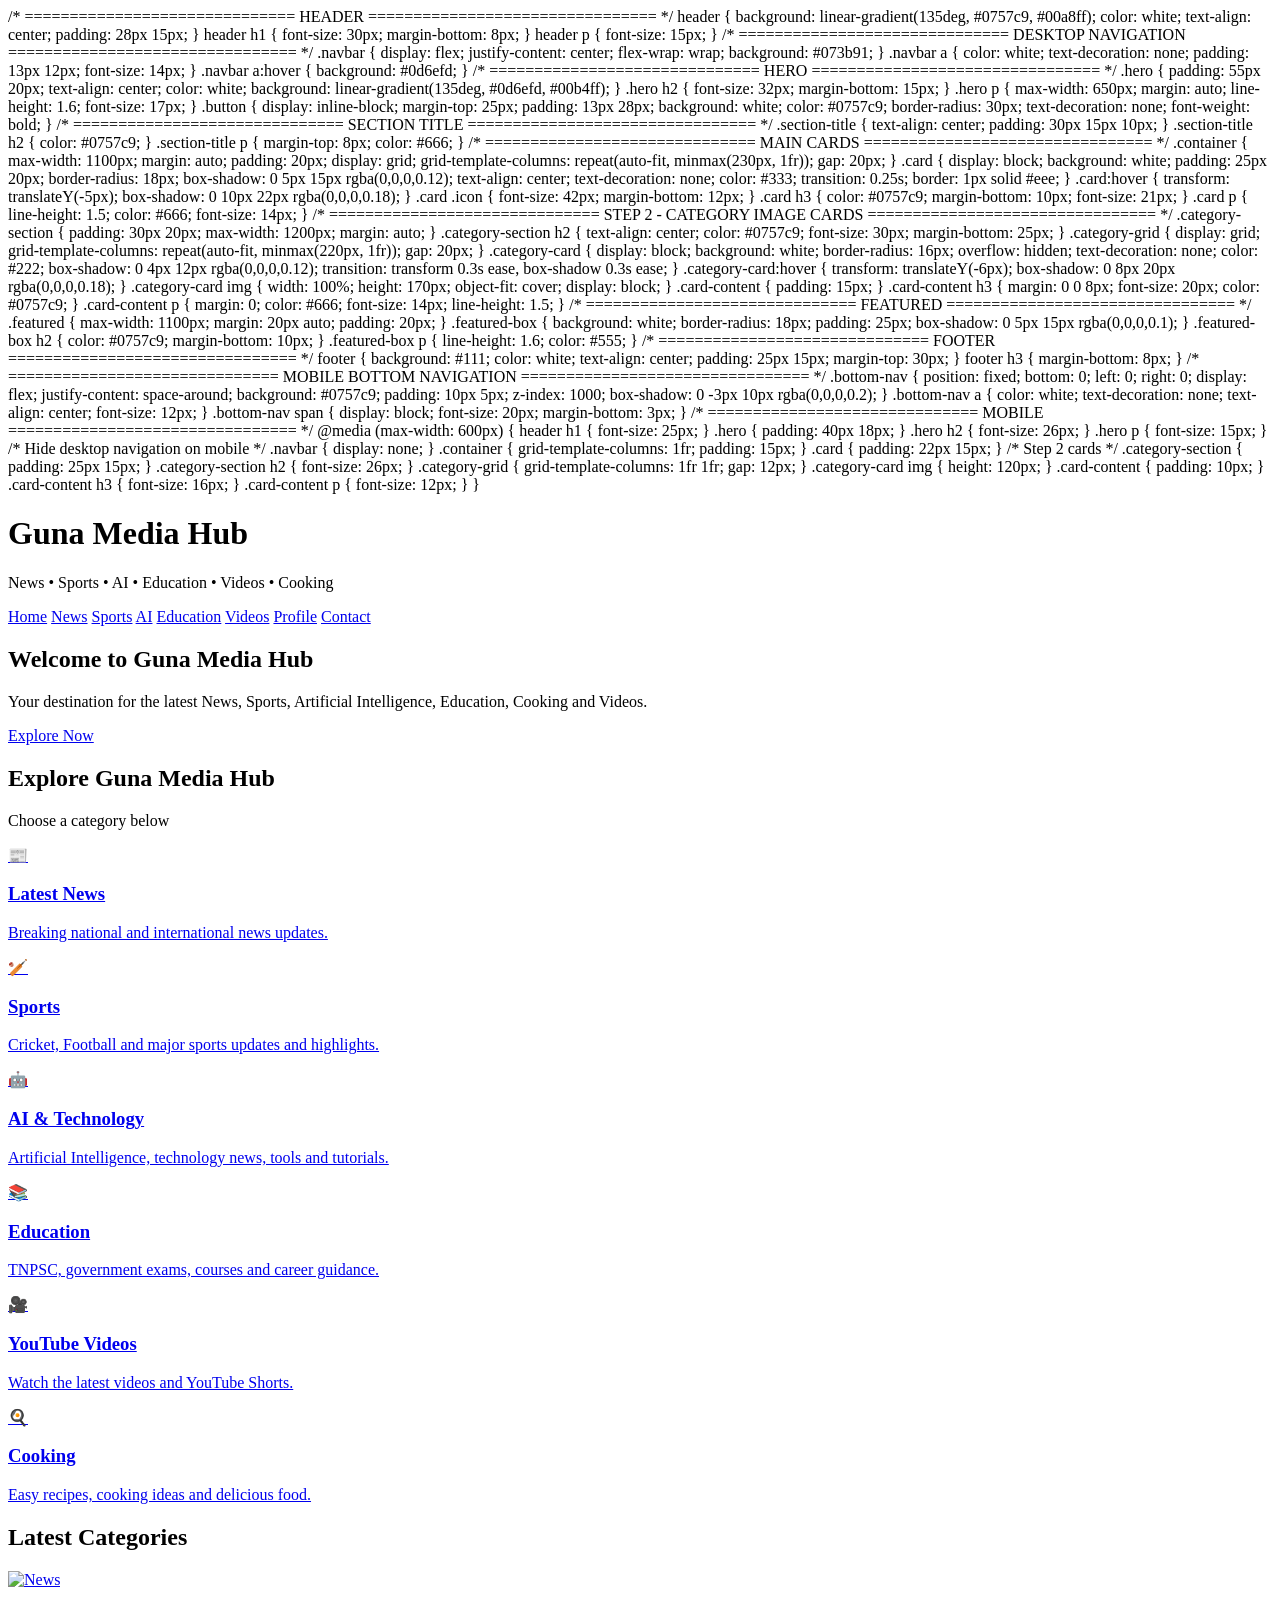
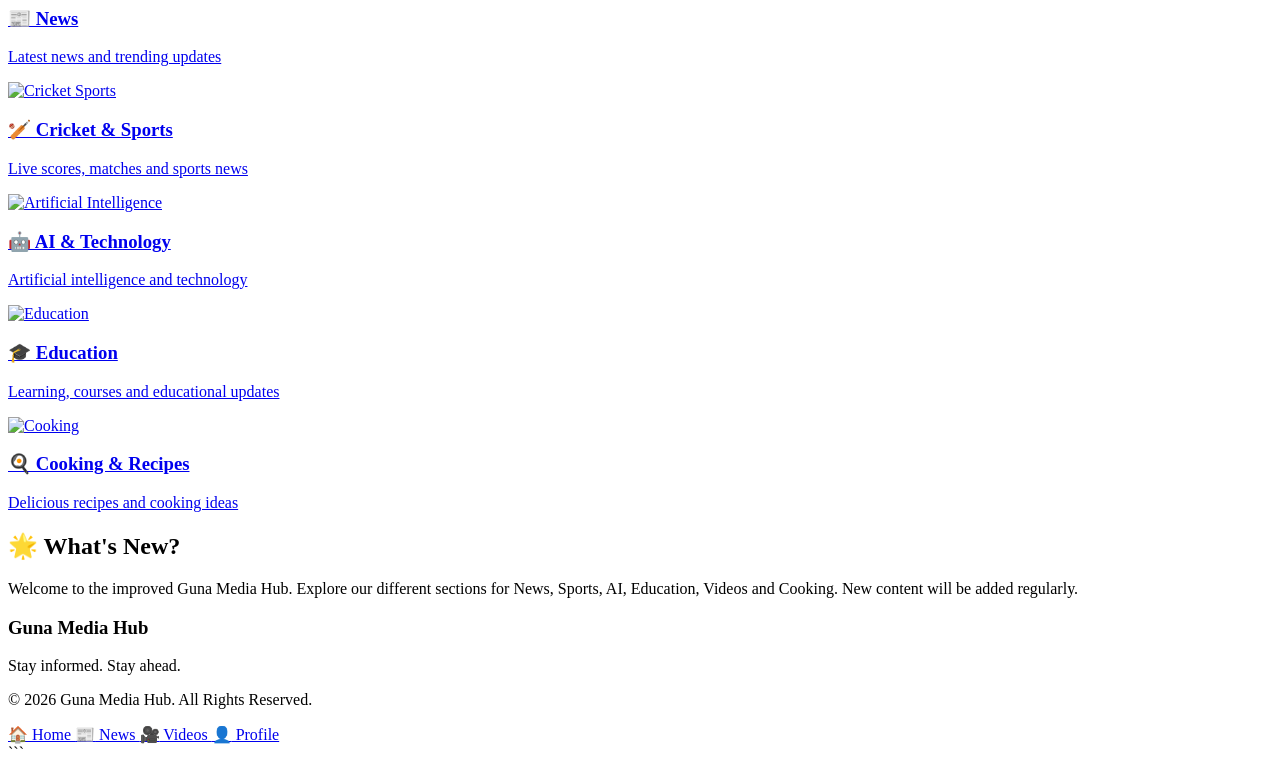
==== commit c28cdb68: "Remove initial HTML structure from index.html" ====
--- a/index.html
+++ b/index.html
@@ -1,39 +1,3 @@
-```html
-<!DOCTYPE html>
-<html lang="en">
-
-<head>
-<meta charset="UTF-8">
-<meta name="viewport" content="width=device-width, initial-scale=1.0">
-
-<meta name="description" content="Guna Media Hub - Latest News, Sports, AI, Education, Cooking and YouTube Videos.">
-
-<title>Guna Media Hub | News, Sports, AI & Education</title>
-
-<style>
-
-/* ==============================
-   GENERAL
-================================ */
-
-* {
-    margin: 0;
-    padding: 0;
-    box-sizing: border-box;
-    font-family: Arial, sans-serif;
-}
-
-html {
-    scroll-behavior: smooth;
-}
-
-body {
-    background: #f4f7fb;
-    color: #222;
-    padding-bottom: 75px;
-}
-
-
 /* ==============================
    HEADER
 ================================ */
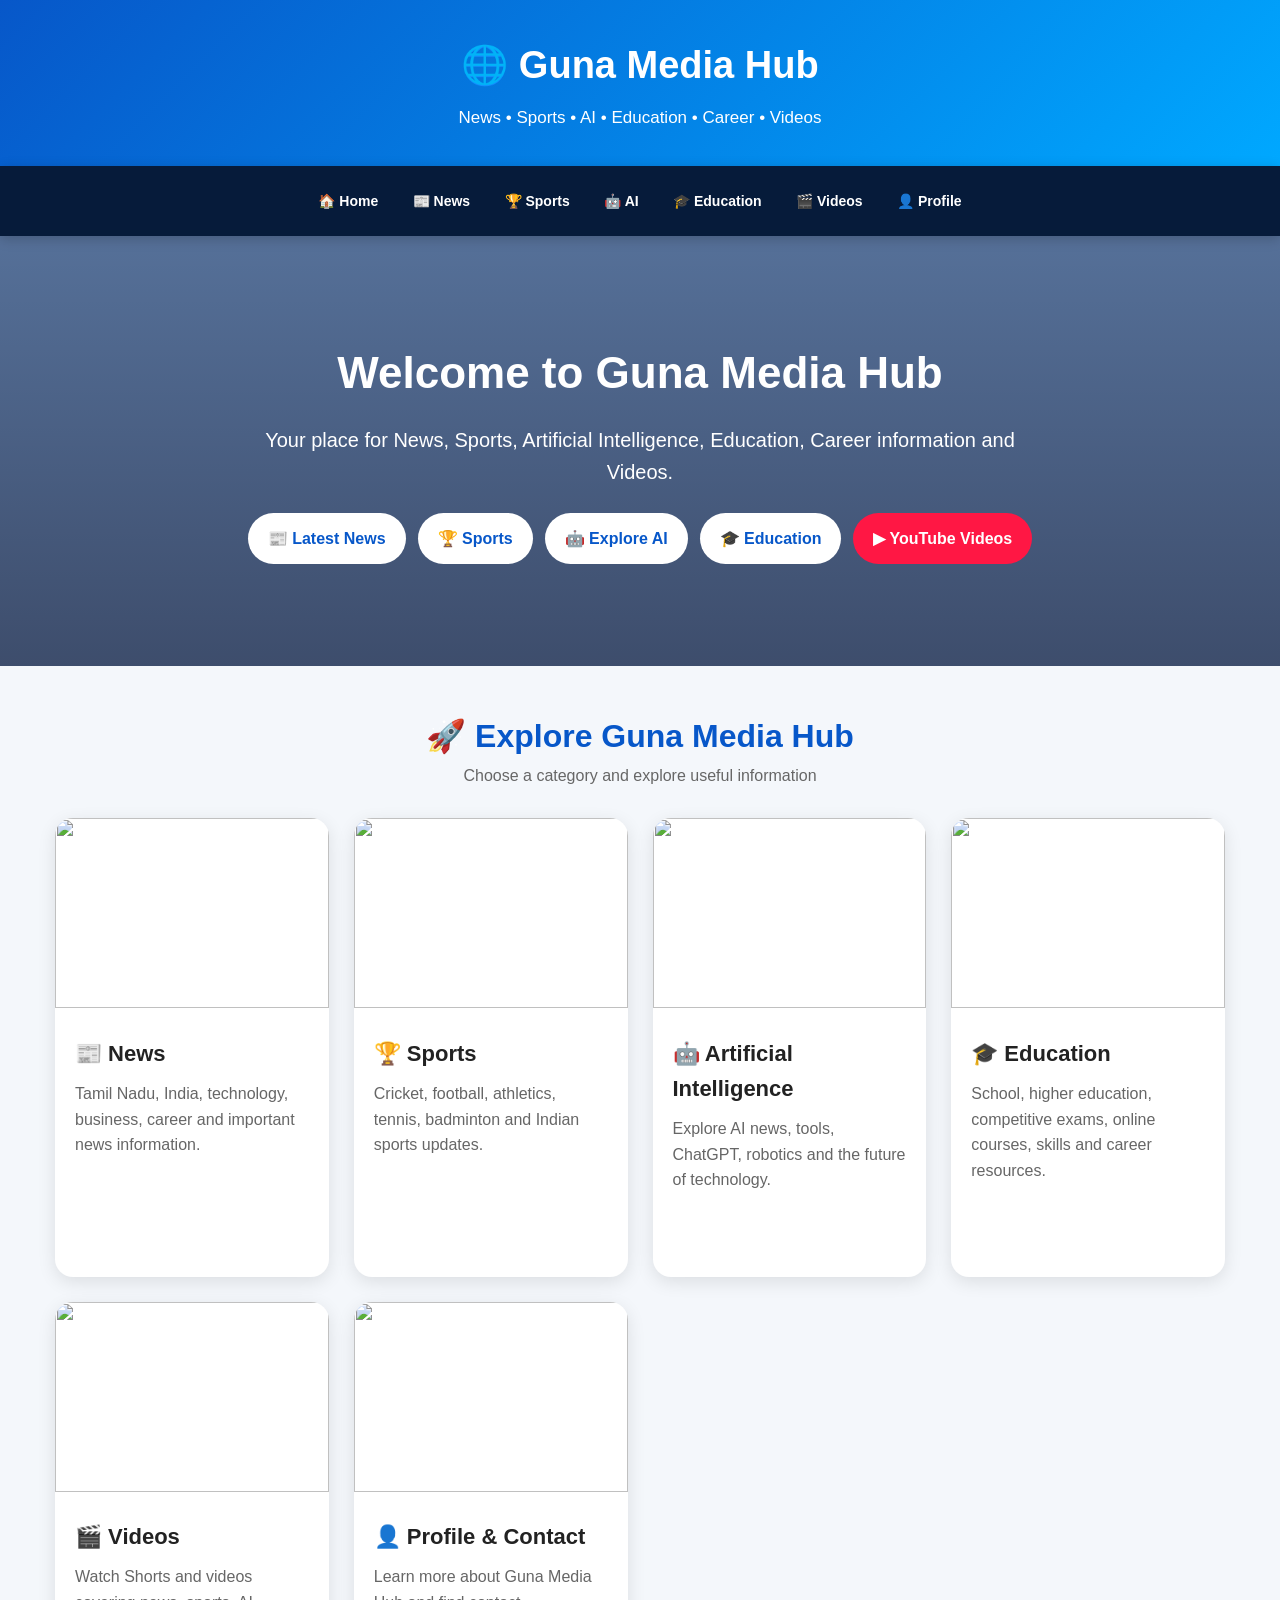
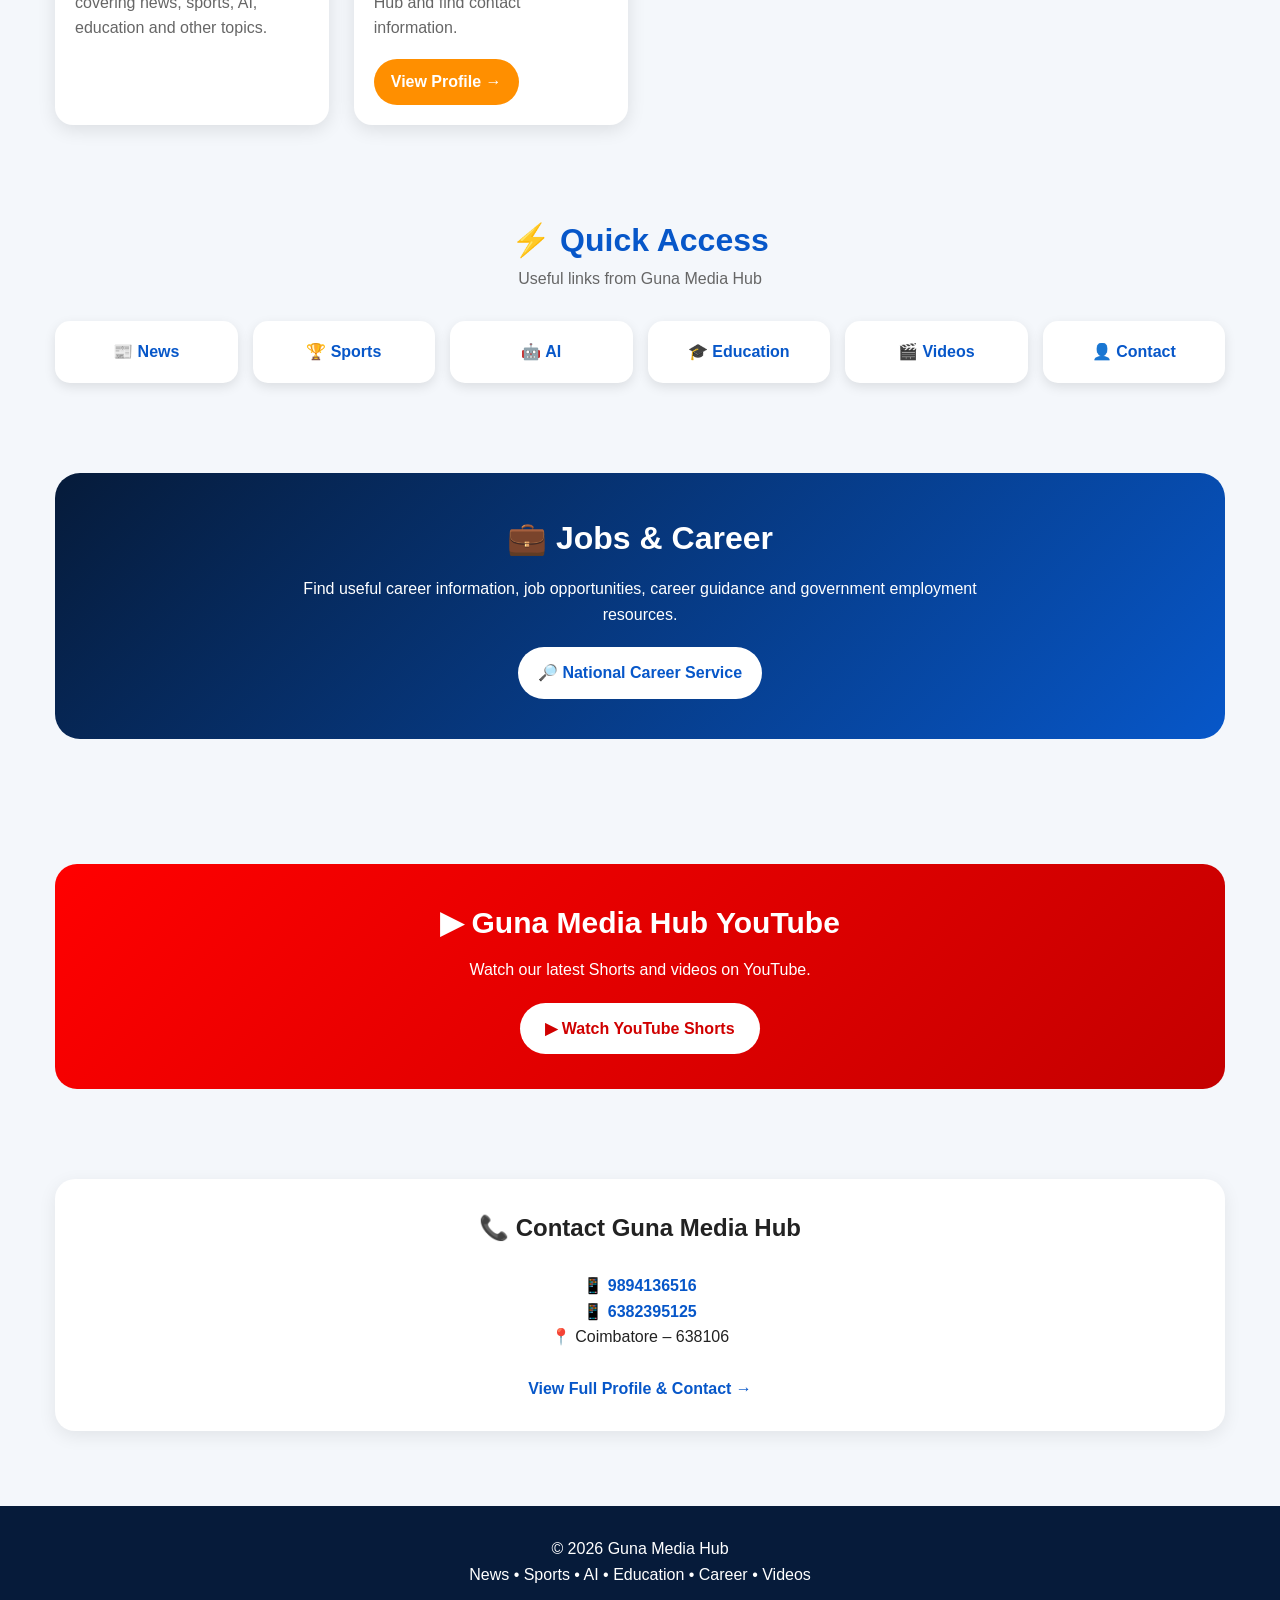
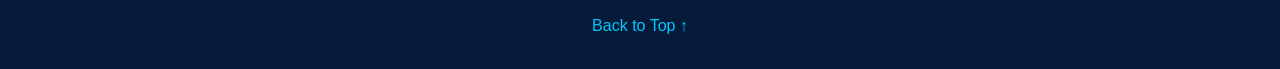
==== commit 1f46dfa1: "Refactor HTML structure and styles for clarity" ====
--- a/index.html
+++ b/index.html
@@ -1,830 +1,717 @@
-/* ==============================
-   HEADER
-================================ */
-
-header {
-    background: linear-gradient(135deg, #0757c9, #00a8ff);
-    color: white;
-    text-align: center;
-    padding: 28px 15px;
-}
-
-header h1 {
-    font-size: 30px;
-    margin-bottom: 8px;
-}
-
-header p {
-    font-size: 15px;
-}
-
-
-/* ==============================
-   DESKTOP NAVIGATION
-================================ */
-
-.navbar {
-    display: flex;
-    justify-content: center;
-    flex-wrap: wrap;
-    background: #073b91;
-}
-
-.navbar a {
-    color: white;
-    text-decoration: none;
-    padding: 13px 12px;
-    font-size: 14px;
-}
-
-.navbar a:hover {
-    background: #0d6efd;
-}
-
-
-/* ==============================
-   HERO
-================================ */
-
-.hero {
-    padding: 55px 20px;
-    text-align: center;
-    color: white;
-    background: linear-gradient(135deg, #0d6efd, #00b4ff);
-}
-
-.hero h2 {
-    font-size: 32px;
-    margin-bottom: 15px;
-}
-
-.hero p {
-    max-width: 650px;
-    margin: auto;
-    line-height: 1.6;
-    font-size: 17px;
-}
-
-.button {
-    display: inline-block;
-    margin-top: 25px;
-    padding: 13px 28px;
-    background: white;
-    color: #0757c9;
-    border-radius: 30px;
-    text-decoration: none;
-    font-weight: bold;
-}
-
-
-/* ==============================
-   SECTION TITLE
-================================ */
-
-.section-title {
-    text-align: center;
-    padding: 30px 15px 10px;
-}
-
-.section-title h2 {
-    color: #0757c9;
-}
-
-.section-title p {
-    margin-top: 8px;
-    color: #666;
-}
-
-
-/* ==============================
-   MAIN CARDS
-================================ */
-
-.container {
-    max-width: 1100px;
-    margin: auto;
-    padding: 20px;
-
-    display: grid;
-    grid-template-columns: repeat(auto-fit, minmax(230px, 1fr));
-
-    gap: 20px;
-}
-
-.card {
-    display: block;
-    background: white;
-    padding: 25px 20px;
-    border-radius: 18px;
-
-    box-shadow: 0 5px 15px rgba(0,0,0,0.12);
-
-    text-align: center;
-    text-decoration: none;
-    color: #333;
-
-    transition: 0.25s;
-    border: 1px solid #eee;
-}
-
-.card:hover {
-    transform: translateY(-5px);
-    box-shadow: 0 10px 22px rgba(0,0,0,0.18);
-}
-
-.card .icon {
-    font-size: 42px;
-    margin-bottom: 12px;
-}
-
-.card h3 {
-    color: #0757c9;
-    margin-bottom: 10px;
-    font-size: 21px;
-}
-
-.card p {
-    line-height: 1.5;
-    color: #666;
-    font-size: 14px;
-}
-
-
-/* ==============================
-   STEP 2 - CATEGORY IMAGE CARDS
-================================ */
-
-.category-section {
-    padding: 30px 20px;
-    max-width: 1200px;
-    margin: auto;
-}
-
-.category-section h2 {
-    text-align: center;
-    color: #0757c9;
-    font-size: 30px;
-    margin-bottom: 25px;
-}
-
-.category-grid {
-    display: grid;
-
-    grid-template-columns:
-        repeat(auto-fit, minmax(220px, 1fr));
-
-    gap: 20px;
-}
-
-.category-card {
-    display: block;
-
-    background: white;
-
-    border-radius: 16px;
-
-    overflow: hidden;
-
-    text-decoration: none;
-
-    color: #222;
-
-    box-shadow:
-        0 4px 12px rgba(0,0,0,0.12);
-
-    transition:
-        transform 0.3s ease,
-        box-shadow 0.3s ease;
-}
-
-.category-card:hover {
-    transform: translateY(-6px);
-
-    box-shadow:
-        0 8px 20px rgba(0,0,0,0.18);
-}
-
-.category-card img {
-    width: 100%;
-    height: 170px;
-
-    object-fit: cover;
-
-    display: block;
-}
-
-.card-content {
-    padding: 15px;
-}
-
-.card-content h3 {
-    margin: 0 0 8px;
-
-    font-size: 20px;
-
-    color: #0757c9;
-}
-
-.card-content p {
-    margin: 0;
-
-    color: #666;
-
-    font-size: 14px;
-
-    line-height: 1.5;
-}
-
-
-/* ==============================
-   FEATURED
-================================ */
-
-.featured {
-    max-width: 1100px;
-    margin: 20px auto;
-    padding: 20px;
-}
-
-.featured-box {
-    background: white;
-    border-radius: 18px;
-    padding: 25px;
-
-    box-shadow:
-        0 5px 15px rgba(0,0,0,0.1);
-}
-
-.featured-box h2 {
-    color: #0757c9;
-    margin-bottom: 10px;
-}
-
-.featured-box p {
-    line-height: 1.6;
-    color: #555;
-}
-
-
-/* ==============================
-   FOOTER
-================================ */
-
-footer {
-    background: #111;
-    color: white;
-
-    text-align: center;
-
-    padding: 25px 15px;
-
-    margin-top: 30px;
-}
-
-footer h3 {
-    margin-bottom: 8px;
-}
-
-
-/* ==============================
-   MOBILE BOTTOM NAVIGATION
-================================ */
-
-.bottom-nav {
-    position: fixed;
-
-    bottom: 0;
-    left: 0;
-    right: 0;
-
-    display: flex;
-
-    justify-content: space-around;
-
-    background: #0757c9;
-
-    padding: 10px 5px;
-
-    z-index: 1000;
-
-    box-shadow:
-        0 -3px 10px rgba(0,0,0,0.2);
-}
-
-.bottom-nav a {
-    color: white;
-
-    text-decoration: none;
-
-    text-align: center;
-
-    font-size: 12px;
-}
-
-.bottom-nav span {
-    display: block;
-
-    font-size: 20px;
-
-    margin-bottom: 3px;
-}
-
-
-/* ==============================
-   MOBILE
-================================ */
-
-@media (max-width: 600px) {
-
-    header h1 {
-        font-size: 25px;
+<!DOCTYPE html>
+<html lang="en">
+<head>
+<meta charset="UTF-8">
+<meta name="viewport" content="width=device-width, initial-scale=1.0">
+
+<title>Guna Media Hub | News, Sports, AI, Education & Videos</title>
+
+<meta name="description"
+content="Guna Media Hub - News, Sports, AI, Education, Career information and YouTube videos.">
+
+<style>
+
+*{
+    box-sizing:border-box;
+    margin:0;
+    padding:0;
+}
+
+body{
+    font-family:Arial,Helvetica,sans-serif;
+    background:#f4f7fb;
+    color:#222;
+    line-height:1.6;
+}
+
+header{
+    background:linear-gradient(135deg,#0757c9,#00a8ff);
+    color:white;
+    text-align:center;
+    padding:35px 15px;
+}
+
+header h1{
+    font-size:38px;
+    margin-bottom:8px;
+}
+
+header p{
+    font-size:17px;
+}
+
+nav{
+    position:sticky;
+    top:0;
+    z-index:1000;
+    background:#061b3a;
+    padding:12px 8px;
+    text-align:center;
+    box-shadow:0 3px 12px rgba(0,0,0,.2);
+}
+
+nav a{
+    display:inline-block;
+    color:white;
+    text-decoration:none;
+    padding:9px 12px;
+    margin:3px;
+    border-radius:20px;
+    font-weight:bold;
+    font-size:14px;
+}
+
+nav a:hover{
+    background:#00a8ff;
+}
+
+.hero{
+    min-height:430px;
+    display:flex;
+    align-items:center;
+    justify-content:center;
+    text-align:center;
+    padding:30px 15px;
+    background:
+    linear-gradient(rgba(0,40,100,.65),rgba(0,20,60,.75)),
+    url("https://images.unsplash.com/photo-1495020689067-958852a7765e?auto=format&fit=crop&w=1600&q=80")
+    center/cover;
+    color:white;
+}
+
+.hero-content{
+    max-width:800px;
+}
+
+.hero h2{
+    font-size:44px;
+    margin-bottom:15px;
+}
+
+.hero p{
+    font-size:20px;
+    margin-bottom:25px;
+}
+
+.hero-buttons{
+    display:flex;
+    flex-wrap:wrap;
+    justify-content:center;
+    gap:12px;
+}
+
+.btn{
+    display:inline-block;
+    padding:13px 20px;
+    border-radius:30px;
+    text-decoration:none;
+    font-weight:bold;
+    transition:.3s;
+}
+
+.btn:hover{
+    transform:translateY(-3px);
+}
+
+.btn-white{
+    background:white;
+    color:#0757c9;
+}
+
+.btn-red{
+    background:#ff1744;
+    color:white;
+}
+
+.container{
+    max-width:1200px;
+    margin:auto;
+    padding:45px 15px;
+}
+
+.section-title{
+    text-align:center;
+    margin-bottom:30px;
+}
+
+.section-title h2{
+    font-size:32px;
+    color:#0757c9;
+}
+
+.section-title p{
+    color:#666;
+}
+
+.grid{
+    display:grid;
+    grid-template-columns:repeat(auto-fit,minmax(260px,1fr));
+    gap:25px;
+}
+
+.card{
+    background:white;
+    border-radius:18px;
+    overflow:hidden;
+    box-shadow:0 5px 18px rgba(0,0,0,.10);
+    transition:.3s;
+}
+
+.card:hover{
+    transform:translateY(-7px);
+    box-shadow:0 10px 25px rgba(0,0,0,.16);
+}
+
+.card img{
+    width:100%;
+    height:190px;
+    object-fit:cover;
+}
+
+.card-content{
+    padding:20px;
+}
+
+.card h3{
+    margin-bottom:10px;
+    font-size:22px;
+}
+
+.card p{
+    color:#666;
+    margin-bottom:18px;
+}
+
+.card a{
+    display:inline-block;
+    text-decoration:none;
+    padding:10px 17px;
+    border-radius:25px;
+    color:white;
+    font-weight:bold;
+}
+
+/* Card colors */
+
+.news .card h3{color:#e91e63;}
+.news .card a{background:#e91e63;}
+
+.sports .card h3{color:#00897b;}
+.sports .card a{background:#00897b;}
+
+.ai .card h3{color:#7b1fa2;}
+.ai .card a{background:#7b1fa2;}
+
+.education .card h3{color:#1565c0;}
+.education .card a{background:#1565c0;}
+
+.videos .card h3{color:#d50000;}
+.videos .card a{background:#d50000;}
+
+.career{
+    background:linear-gradient(135deg,#061b3a,#0757c9);
+    color:white;
+    border-radius:25px;
+    padding:40px 25px;
+    text-align:center;
+}
+
+.career h2{
+    font-size:32px;
+    margin-bottom:12px;
+}
+
+.career p{
+    max-width:750px;
+    margin:0 auto 20px;
+}
+
+.quick{
+    display:grid;
+    grid-template-columns:repeat(auto-fit,minmax(150px,1fr));
+    gap:15px;
+}
+
+.quick a{
+    background:white;
+    padding:18px 10px;
+    border-radius:15px;
+    text-align:center;
+    text-decoration:none;
+    color:#0757c9;
+    font-weight:bold;
+    box-shadow:0 4px 12px rgba(0,0,0,.1);
+}
+
+.youtube{
+    margin-top:35px;
+    background:linear-gradient(135deg,#ff0000,#c40000);
+    color:white;
+    border-radius:22px;
+    padding:35px 20px;
+    text-align:center;
+}
+
+.youtube h2{
+    font-size:30px;
+    margin-bottom:10px;
+}
+
+.youtube p{
+    margin-bottom:20px;
+}
+
+.youtube-btn{
+    display:inline-block;
+    background:white;
+    color:#d00000;
+    padding:13px 25px;
+    border-radius:30px;
+    text-decoration:none;
+    font-weight:bold;
+}
+
+.contact{
+    background:#ffffff;
+    border-radius:20px;
+    padding:30px;
+    text-align:center;
+    box-shadow:0 5px 18px rgba(0,0,0,.08);
+}
+
+.contact a{
+    color:#0757c9;
+    font-weight:bold;
+    text-decoration:none;
+}
+
+footer{
+    background:#061b3a;
+    color:white;
+    text-align:center;
+    padding:30px 15px;
+    margin-top:30px;
+}
+
+footer a{
+    color:#00c8ff;
+    text-decoration:none;
+}
+
+@media(max-width:600px){
+
+    header h1{
+        font-size:29px;
     }
 
-    .hero {
-        padding: 40px 18px;
+    .hero{
+        min-height:400px;
     }
 
-    .hero h2 {
-        font-size: 26px;
+    .hero h2{
+        font-size:31px;
     }
 
-    .hero p {
-        font-size: 15px;
+    .hero p{
+        font-size:17px;
     }
 
-    /* Hide desktop navigation on mobile */
-    .navbar {
-        display: none;
+    nav a{
+        font-size:12px;
+        padding:7px 9px;
     }
 
-    .container {
-        grid-template-columns: 1fr;
-        padding: 15px;
+    .section-title h2{
+        font-size:27px;
     }
 
-    .card {
-        padding: 22px 15px;
-    }
-
-    /* Step 2 cards */
-    .category-section {
-        padding: 25px 15px;
-    }
-
-    .category-section h2 {
-        font-size: 26px;
-    }
-
-    .category-grid {
-        grid-template-columns: 1fr 1fr;
-        gap: 12px;
-    }
-
-    .category-card img {
-        height: 120px;
-    }
-
-    .card-content {
-        padding: 10px;
-    }
-
-    .card-content h3 {
-        font-size: 16px;
-    }
-
-    .card-content p {
-        font-size: 12px;
-    }
 }
 
 </style>
 </head>
 
-
 <body>
 
-
-<!-- ==============================
-     HEADER
-================================ -->
-
 <header>
 
-    <h1>Guna Media Hub</h1>
-
-    <p>
-        News • Sports • AI • Education • Videos • Cooking
-    </p>
+<h1>🌐 Guna Media Hub</h1>
+
+<p>News • Sports • AI • Education • Career • Videos</p>
 
 </header>
 
-
-<!-- ==============================
-     DESKTOP NAVIGATION
-================================ -->
-
-<nav class="navbar">
-
-    <a href="index.html">Home</a>
-
-    <a href="news.html">News</a>
-
-    <a href="sports.html">Sports</a>
-
-    <a href="ai.html">AI</a>
-
-    <a href="education.html">Education</a>
-
-    <a href="videos.html">Videos</a>
-
-    <a href="profile.html">Profile</a>
-
-    <a href="contact.html">Contact</a>
+<nav>
+
+<a href="index.html">🏠 Home</a>
+
+<a href="news.html">📰 News</a>
+
+<a href="sports.html">🏆 Sports</a>
+
+<a href="ai.html">🤖 AI</a>
+
+<a href="education.html">🎓 Education</a>
+
+<a href="videos.html">🎬 Videos</a>
+
+<a href="profile.html">👤 Profile</a>
 
 </nav>
 
 
-<!-- ==============================
-     HERO
-================================ -->
+<!-- HERO -->
 
 <section class="hero">
 
-    <h2>
-        Welcome to Guna Media Hub
-    </h2>
-
-    <p>
-        Your destination for the latest News,
-        Sports, Artificial Intelligence,
-        Education, Cooking and Videos.
-    </p>
-
-    <a class="button" href="#explore">
-        Explore Now
-    </a>
+<div class="hero-content">
+
+<h2>Welcome to Guna Media Hub</h2>
+
+<p>
+Your place for News, Sports, Artificial Intelligence,
+Education, Career information and Videos.
+</p>
+
+<div class="hero-buttons">
+
+<a class="btn btn-white" href="news.html">
+📰 Latest News
+</a>
+
+<a class="btn btn-white" href="sports.html">
+🏆 Sports
+</a>
+
+<a class="btn btn-white" href="ai.html">
+🤖 Explore AI
+</a>
+
+<a class="btn btn-white" href="education.html">
+🎓 Education
+</a>
+
+<a class="btn btn-red"
+href="https://youtube.com/shorts/0GGLaMIpEPc?si=tXa3waDKnbofMk8x"
+target="_blank">
+▶ YouTube Videos
+</a>
+
+</div>
+
+</div>
 
 </section>
 
 
-<!-- ==============================
-     MAIN CONTENT TITLE
-================================ -->
-
-<section class="section-title" id="explore">
-
-    <h2>
-        Explore Guna Media Hub
-    </h2>
-
-    <p>
-        Choose a category below
-    </p>
+<!-- MAIN PAGES -->
+
+<section class="container">
+
+<div class="section-title">
+
+<h2>🚀 Explore Guna Media Hub</h2>
+
+<p>Choose a category and explore useful information</p>
+
+</div>
+
+
+<div class="grid">
+
+
+<!-- NEWS -->
+
+<div class="card news">
+
+<img src="https://images.unsplash.com/photo-1504711434969-e33886168f5c?auto=format&fit=crop&w=900&q=80">
+
+<div class="card-content">
+
+<h3>📰 News</h3>
+
+<p>
+Tamil Nadu, India, technology, business,
+career and important news information.
+</p>
+
+<a href="news.html">
+Explore News →
+</a>
+
+</div>
+
+</div>
+
+
+<!-- SPORTS -->
+
+<div class="card sports">
+
+<img src="https://images.unsplash.com/photo-1461896836934-ffe607ba8211?auto=format&fit=crop&w=900&q=80">
+
+<div class="card-content">
+
+<h3>🏆 Sports</h3>
+
+<p>
+Cricket, football, athletics, tennis,
+badminton and Indian sports updates.
+</p>
+
+<a href="sports.html">
+Explore Sports →
+</a>
+
+</div>
+
+</div>
+
+
+<!-- AI -->
+
+<div class="card ai">
+
+<img src="https://images.unsplash.com/photo-1677442136019-21780ecad995?auto=format&fit=crop&w=900&q=80">
+
+<div class="card-content">
+
+<h3>🤖 Artificial Intelligence</h3>
+
+<p>
+Explore AI news, tools, ChatGPT,
+robotics and the future of technology.
+</p>
+
+<a href="ai.html">
+Explore AI →
+</a>
+
+</div>
+
+</div>
+
+
+<!-- EDUCATION -->
+
+<div class="card education">
+
+<img src="https://images.unsplash.com/photo-1523240795612-9a054b0db644?auto=format&fit=crop&w=900&q=80">
+
+<div class="card-content">
+
+<h3>🎓 Education</h3>
+
+<p>
+School, higher education, competitive exams,
+online courses, skills and career resources.
+</p>
+
+<a href="education.html">
+Explore Education →
+</a>
+
+</div>
+
+</div>
+
+
+<!-- VIDEOS -->
+
+<div class="card videos">
+
+<img src="https://images.unsplash.com/photo-1492619375914-88005aa9e8fb?auto=format&fit=crop&w=900&q=80">
+
+<div class="card-content">
+
+<h3>🎬 Videos</h3>
+
+<p>
+Watch Shorts and videos covering news,
+sports, AI, education and other topics.
+</p>
+
+<a href="videos.html">
+Watch Videos →
+</a>
+
+</div>
+
+</div>
+
+
+<!-- PROFILE -->
+
+<div class="card">
+
+<img src="https://images.unsplash.com/photo-1529156069898-49953e39b3ac?auto=format&fit=crop&w=900&q=80">
+
+<div class="card-content">
+
+<h3>👤 Profile & Contact</h3>
+
+<p>
+Learn more about Guna Media Hub
+and find contact information.
+</p>
+
+<a href="profile.html"
+style="background:#ff8f00;">
+View Profile →
+</a>
+
+</div>
+
+</div>
+
+</div>
 
 </section>
 
 
-<!-- ==============================
-     MAIN CATEGORY CARDS
-================================ -->
-
-<div class="container">
-
-
-    <a href="news.html" class="card">
-
-        <div class="icon">
-            📰
-        </div>
-
-        <h3>
-            Latest News
-        </h3>
-
-        <p>
-            Breaking national and international
-            news updates.
-        </p>
-
-    </a>
-
-
-    <a href="sports.html" class="card">
-
-        <div class="icon">
-            🏏
-        </div>
-
-        <h3>
-            Sports
-        </h3>
-
-        <p>
-            Cricket, Football and major sports
-            updates and highlights.
-        </p>
-
-    </a>
-
-
-    <a href="ai.html" class="card">
-
-        <div class="icon">
-            🤖
-        </div>
-
-        <h3>
-            AI & Technology
-        </h3>
-
-        <p>
-            Artificial Intelligence, technology
-            news, tools and tutorials.
-        </p>
-
-    </a>
-
-
-    <a href="education.html" class="card">
-
-        <div class="icon">
-            📚
-        </div>
-
-        <h3>
-            Education
-        </h3>
-
-        <p>
-            TNPSC, government exams, courses
-            and career guidance.
-        </p>
-
-    </a>
-
-
-    <a href="videos.html" class="card">
-
-        <div class="icon">
-            🎥
-        </div>
-
-        <h3>
-            YouTube Videos
-        </h3>
-
-        <p>
-            Watch the latest videos and
-            YouTube Shorts.
-        </p>
-
-    </a>
-
-
-    <a href="cooking.html" class="card">
-
-        <div class="icon">
-            🍳
-        </div>
-
-        <h3>
-            Cooking
-        </h3>
-
-        <p>
-            Easy recipes, cooking ideas
-            and delicious food.
-        </p>
-
-    </a>
-
-</div>
-
-
-<!-- ==============================
-     STEP 2 - REAL IMAGE CATEGORIES
-================================ -->
-
-<section class="category-section">
-
-    <h2>
-        Latest Categories
-    </h2>
-
-
-    <div class="category-grid">
-
-
-        <!-- NEWS -->
-
-        <a href="news.html" class="category-card">
-
-            <img
-                src="https://images.unsplash.com/photo-1504711434969-e33886168f5c?auto=format&fit=crop&w=800&q=80"
-                alt="News">
-
-            <div class="card-content">
-
-                <h3>
-                    📰 News
-                </h3>
-
-                <p>
-                    Latest news and trending updates
-                </p>
-
-            </div>
-
-        </a>
-
-
-        <!-- SPORTS -->
-
-        <a href="sports.html" class="category-card">
-
-            <img
-                src="https://images.unsplash.com/photo-1531415074968-036ba1b575da?auto=format&fit=crop&w=800&q=80"
-                alt="Cricket Sports">
-
-            <div class="card-content">
-
-                <h3>
-                    🏏 Cricket & Sports
-                </h3>
-
-                <p>
-                    Live scores, matches and sports news
-                </p>
-
-            </div>
-
-        </a>
-
-
-        <!-- AI -->
-
-        <a href="ai.html" class="category-card">
-
-            <img
-                src="https://images.unsplash.com/photo-1677442136019-21780ecad995?auto=format&fit=crop&w=800&q=80"
-                alt="Artificial Intelligence">
-
-            <div class="card-content">
-
-                <h3>
-                    🤖 AI & Technology
-                </h3>
-
-                <p>
-                    Artificial intelligence and technology
-                </p>
-
-            </div>
-
-        </a>
-
-
-        <!-- EDUCATION -->
-
-        <a href="education.html" class="category-card">
-
-            <img
-                src="https://images.unsplash.com/photo-1503676260728-1c00da094a0b?auto=format&fit=crop&w=800&q=80"
-                alt="Education">
-
-            <div class="card-content">
-
-                <h3>
-                    🎓 Education
-                </h3>
-
-                <p>
-                    Learning, courses and educational updates
-                </p>
-
-            </div>
-
-        </a>
-
-
-        <!-- COOKING -->
-
-        <a href="cooking.html" class="category-card">
-
-            <img
-                src="https://images.unsplash.com/photo-1556910103-1c02745aae4d?auto=format&fit=crop&w=800&q=80"
-                alt="Cooking">
-
-            <div class="card-content">
-
-                <h3>
-                    🍳 Cooking & Recipes
-                </h3>
-
-                <p>
-                    Delicious recipes and cooking ideas
-                </p>
-
-            </div>
-
-        </a>
-
-
-    </div>
+<!-- QUICK ACCESS -->
+
+<section class="container">
+
+<div class="section-title">
+
+<h2>⚡ Quick Access</h2>
+
+<p>Useful links from Guna Media Hub</p>
+
+</div>
+
+<div class="quick">
+
+<a href="news.html">
+📰 News
+</a>
+
+<a href="sports.html">
+🏆 Sports
+</a>
+
+<a href="ai.html">
+🤖 AI
+</a>
+
+<a href="education.html">
+🎓 Education
+</a>
+
+<a href="videos.html">
+🎬 Videos
+</a>
+
+<a href="profile.html">
+👤 Contact
+</a>
+
+</div>
 
 </section>
 
 
-<!-- ==============================
-     FEATURED AREA
-================================ -->
-
-<section class="featured">
-
-    <div class="featured-box">
-
-        <h2>
-            🌟 What's New?
-        </h2>
-
-        <p>
-            Welcome to the improved Guna Media Hub.
-            Explore our different sections for News,
-            Sports, AI, Education, Videos and Cooking.
-            New content will be added regularly.
-        </p>
-
-    </div>
+<!-- CAREER -->
+
+<section class="container">
+
+<div class="career">
+
+<h2>💼 Jobs & Career</h2>
+
+<p>
+Find useful career information, job opportunities,
+career guidance and government employment resources.
+</p>
+
+<a class="btn btn-white"
+href="https://www.ncs.gov.in/"
+target="_blank"
+rel="noopener noreferrer">
+
+🔎 National Career Service
+
+</a>
+
+</div>
 
 </section>
 
 
-<!-- ==============================
-     FOOTER
-================================ -->
+<!-- YOUTUBE -->
+
+<section class="container">
+
+<div class="youtube">
+
+<h2>▶ Guna Media Hub YouTube</h2>
+
+<p>
+Watch our latest Shorts and videos on YouTube.
+</p>
+
+<a class="youtube-btn"
+href="https://youtube.com/shorts/0GGLaMIpEPc?si=tXa3waDKnbofMk8x"
+target="_blank"
+rel="noopener noreferrer">
+
+▶ Watch YouTube Shorts
+
+</a>
+
+</div>
+
+</section>
+
+
+<!-- CONTACT -->
+
+<section class="container">
+
+<div class="contact">
+
+<h2>📞 Contact Guna Media Hub</h2>
+
+<br>
+
+<p>
+📱 <a href="tel:9894136516">9894136516</a>
+</p>
+
+<p>
+📱 <a href="tel:6382395125">6382395125</a>
+</p>
+
+<p>
+📍 Coimbatore – 638106
+</p>
+
+<br>
+
+<a href="profile.html">
+View Full Profile & Contact →
+</a>
+
+</div>
+
+</section>
+
 
 <footer>
 
-    <h3>
-        Guna Media Hub
-    </h3>
-
-    <p>
-        Stay informed. Stay ahead.
-    </p>
-
-    <p>
-        © 2026 Guna Media Hub. All Rights Reserved.
-    </p>
+<p>© 2026 Guna Media Hub</p>
+
+<p>
+News • Sports • AI • Education • Career • Videos
+</p>
+
+<br>
+
+<a href="index.html">
+Back to Top ↑
+</a>
 
 </footer>
 
-
-<!-- ==============================
-     MOBILE BOTTOM NAVIGATION
-================================ -->
-
-<div class="bottom-nav">
-
-    <a href="index.html">
-
-        <span>🏠</span>
-
-        Home
-
-    </a>
-
-
-    <a href="news.html">
-
-        <span>📰</span>
-
-        News
-
-    </a>
-
-
-    <a href="videos.html">
-
-        <span>🎥</span>
-
-        Videos
-
-    </a>
-
-
-    <a href="profile.html">
-
-        <span>👤</span>
-
-        Profile
-
-    </a>
-
-</div>
-
-
 </body>
-
 </html>
-```
